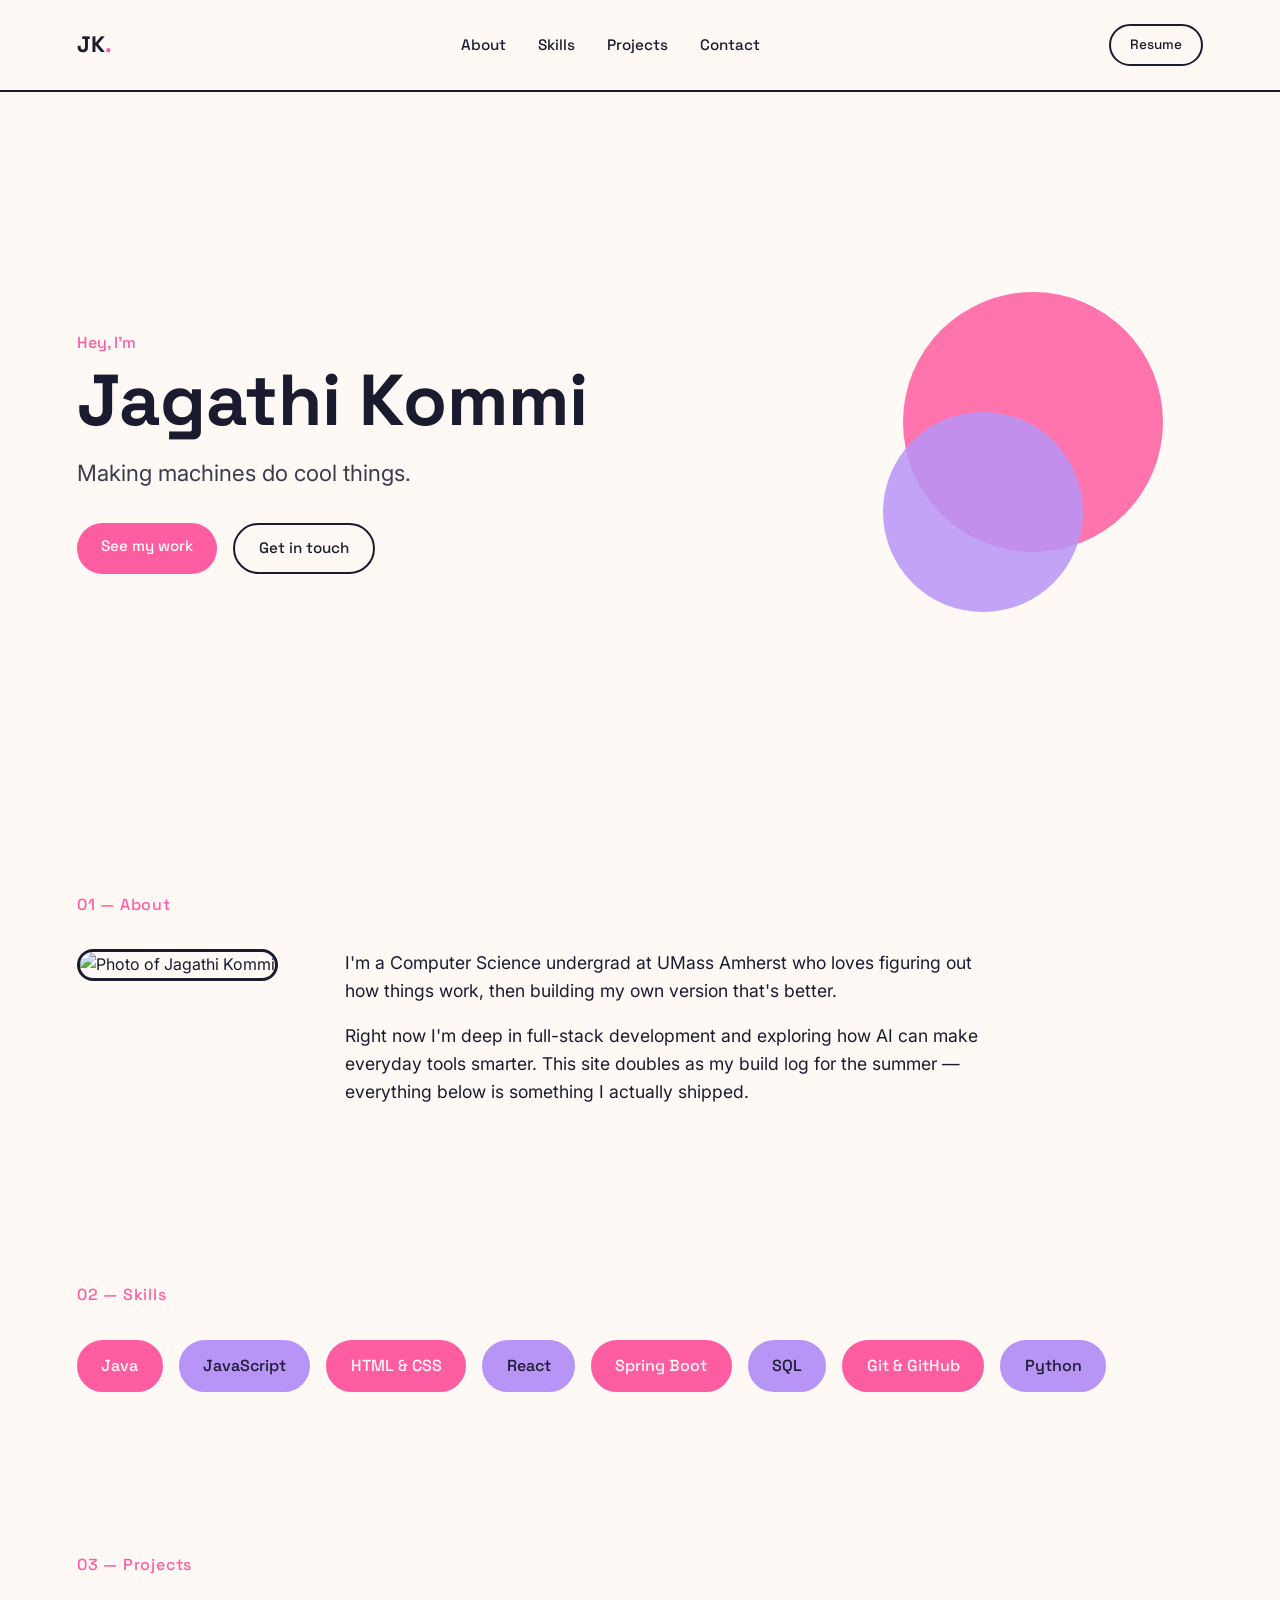
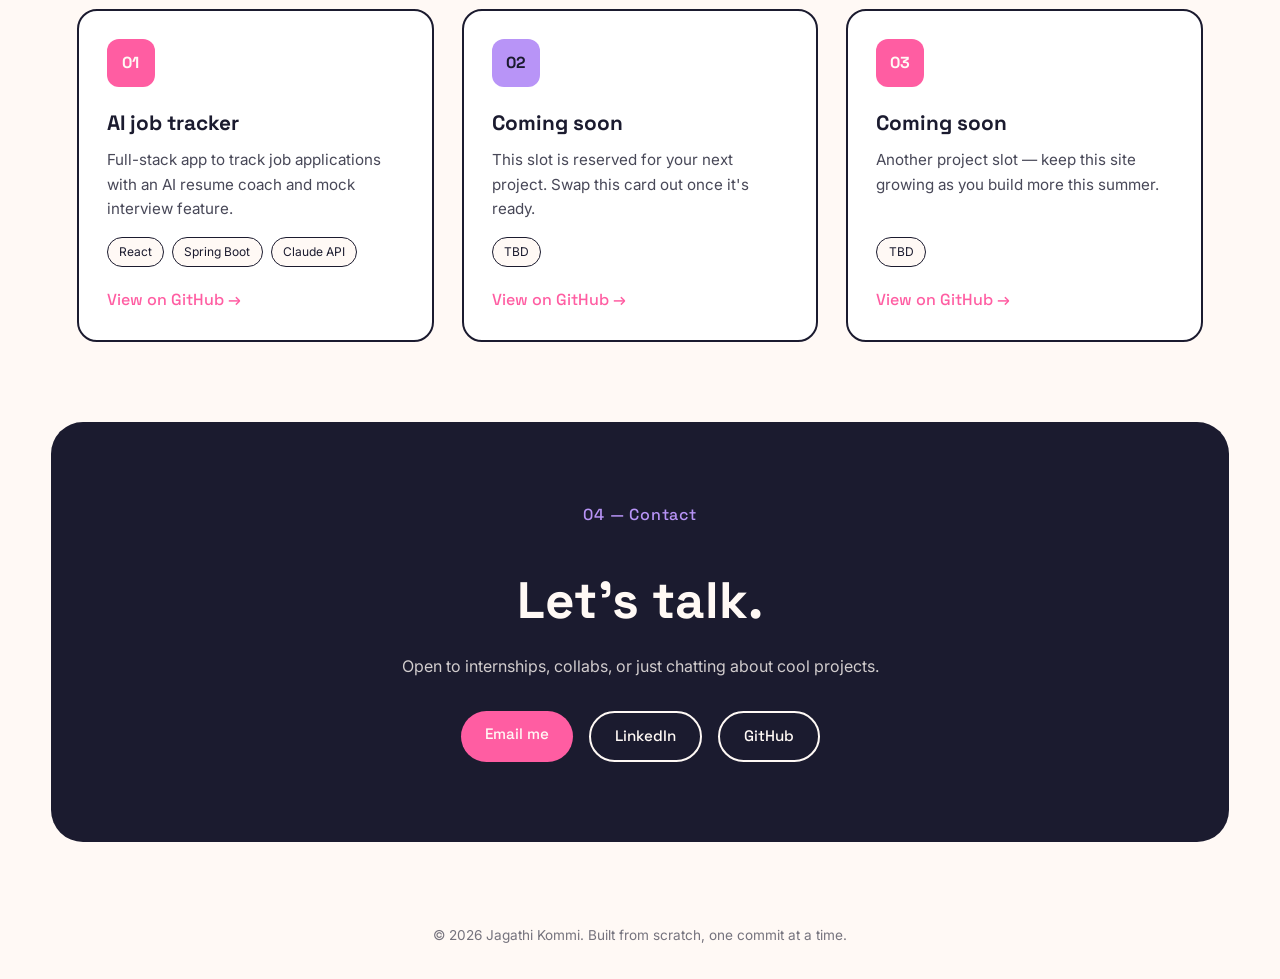
==== index.html @ a107a7ec "Initial portfolio skeleton: hero, about, skills, projects, contact" ====
<!DOCTYPE html>
<html lang="en">
<head>
  <meta charset="UTF-8">
  <meta name="viewport" content="width=device-width, initial-scale=1.0">
  <title>Jagathi Kommi — Portfolio</title>
  <meta name="description" content="Personal portfolio of Jagathi Kommi, CS undergrad making machines do cool things.">
  <link rel="preconnect" href="https://fonts.googleapis.com">
  <link rel="preconnect" href="https://fonts.gstatic.com" crossorigin>
  <link href="https://fonts.googleapis.com/css2?family=Space+Grotesk:wght@500;700&family=Inter:wght@400;500&display=swap" rel="stylesheet">
  <link rel="stylesheet" href="style.css">
</head>
<body>

  <!-- ===== NAVBAR ===== -->
  <header class="navbar">
    <a href="#hero" class="logo">JK<span class="logo-dot">.</span></a>
    <nav class="nav-links">
      <a href="#about">About</a>
      <a href="#skills">Skills</a>
      <a href="#projects">Projects</a>
      <a href="#contact">Contact</a>
    </nav>
    <a href="assets/resume-placeholder.pdf" class="btn btn-small" download>Resume</a>
  </header>

  <!-- ===== HERO ===== -->
  <section id="hero" class="hero">
    <div class="hero-text">
      <p class="eyebrow">Hey, I'm</p>
      <h1>Jagathi Kommi</h1>
      <p class="tagline">Making machines do cool things.</p>
      <div class="hero-cta">
        <a href="#projects" class="btn btn-primary">See my work</a>
        <a href="#contact" class="btn btn-outline">Get in touch</a>
      </div>
    </div>
    <div class="hero-art" aria-hidden="true">
      <div class="blob blob-pink"></div>
      <div class="blob blob-lavender"></div>
    </div>
  </section>

  <!-- ===== ABOUT ===== -->
  <section id="about" class="section">
    <p class="section-label">01 — About</p>
    <div class="about-grid">
      <div class="about-photo">
        <!-- PLACEHOLDER: replace src with your real photo, e.g. assets/profile.jpg -->
        <img src="https://placehold.co/360x360/1B1B2F/FFF9F5?text=Your+Photo" alt="Photo of Jagathi Kommi">
      </div>
      <div class="about-text">
        <p>I'm a Computer Science undergrad at UMass Amherst who loves figuring out how things work, then building my own version that's better.</p>
        <p>Right now I'm deep in full-stack development and exploring how AI can make everyday tools smarter. This site doubles as my build log for the summer — everything below is something I actually shipped.</p>
      </div>
    </div>
  </section>

  <!-- ===== SKILLS ===== -->
  <section id="skills" class="section">
    <p class="section-label">02 — Skills</p>
    <div class="skills-grid">
      <div class="skill-pill skill-pink">Java</div>
      <div class="skill-pill skill-lavender">JavaScript</div>
      <div class="skill-pill skill-pink">HTML &amp; CSS</div>
      <div class="skill-pill skill-lavender">React</div>
      <div class="skill-pill skill-pink">Spring Boot</div>
      <div class="skill-pill skill-lavender">SQL</div>
      <div class="skill-pill skill-pink">Git &amp; GitHub</div>
      <div class="skill-pill skill-lavender">Python</div>
    </div>
  </section>

  <!-- ===== PROJECTS ===== -->
  <section id="projects" class="section">
    <p class="section-label">03 — Projects</p>
    <div class="projects-grid">

      <article class="project-card">
        <div class="project-thumb thumb-pink">01</div>
        <h3>AI job tracker</h3>
        <p>Full-stack app to track job applications with an AI resume coach and mock interview feature.</p>
        <div class="project-tags">
          <span>React</span><span>Spring Boot</span><span>Claude API</span>
        </div>
        <a href="#" class="project-link">View on GitHub →</a>
      </article>

      <article class="project-card">
        <div class="project-thumb thumb-lavender">02</div>
        <h3>Coming soon</h3>
        <p>This slot is reserved for your next project. Swap this card out once it's ready.</p>
        <div class="project-tags">
          <span>TBD</span>
        </div>
        <a href="#" class="project-link">View on GitHub →</a>
      </article>

      <article class="project-card">
        <div class="project-thumb thumb-pink">03</div>
        <h3>Coming soon</h3>
        <p>Another project slot — keep this site growing as you build more this summer.</p>
        <div class="project-tags">
          <span>TBD</span>
        </div>
        <a href="#" class="project-link">View on GitHub →</a>
      </article>

    </div>
  </section>

  <!-- ===== CONTACT ===== -->
  <section id="contact" class="section section-contact">
    <p class="section-label">04 — Contact</p>
    <h2>Let's talk.</h2>
    <p class="contact-sub">Open to internships, collabs, or just chatting about cool projects.</p>
    <div class="contact-links">
      <a href="mailto:youremail@example.com" class="btn btn-primary">Email me</a>
      <a href="https://www.linkedin.com/in/jagathikommi" target="_blank" rel="noopener" class="btn btn-outline">LinkedIn</a>
      <!-- PLACEHOLDER: replace # with your real GitHub URL once created -->
      <a href="#" target="_blank" rel="noopener" class="btn btn-outline">GitHub</a>
    </div>
  </section>

  <footer class="footer">
    <p>&copy; <span id="year">2026</span> Jagathi Kommi. Built from scratch, one commit at a time.</p>
  </footer>

  <script src="script.js"></script>
</body>
</html>
---- style.css ----
/* ===========================
   Variables — your color palette
   Swap these 4 values to re-theme the whole site
=========================== */
:root {
  --navy: #1B1B2F;
  --pink: #FF5DA2;
  --lavender: #B894F7;
  --cream: #FFF9F5;

  --font-display: 'Space Grotesk', sans-serif;
  --font-body: 'Inter', sans-serif;
}

* { margin: 0; padding: 0; box-sizing: border-box; }

html { scroll-behavior: smooth; }

body {
  background: var(--cream);
  color: var(--navy);
  font-family: var(--font-body);
  line-height: 1.6;
  overflow-x: hidden;
}

a { text-decoration: none; color: inherit; }

/* ===========================
   Buttons
=========================== */
.btn {
  display: inline-block;
  padding: 0.7rem 1.5rem;
  border-radius: 100px;
  font-family: var(--font-display);
  font-weight: 500;
  font-size: 0.95rem;
  transition: transform 0.15s ease, box-shadow 0.15s ease;
}
.btn:hover { transform: translateY(-2px); }

.btn-primary {
  background: var(--pink);
  color: var(--cream);
}
.btn-primary:hover { box-shadow: 0 6px 0 0 var(--navy); }

.btn-outline {
  background: transparent;
  border: 2px solid var(--navy);
  color: var(--navy);
}
.btn-outline:hover { background: var(--navy); color: var(--cream); }

.btn-small {
  padding: 0.5rem 1.2rem;
  font-size: 0.85rem;
  border: 2px solid var(--navy);
  color: var(--navy);
}
.btn-small:hover { background: var(--navy); color: var(--cream); }

/* ===========================
   Navbar
=========================== */
.navbar {
  display: flex;
  align-items: center;
  justify-content: space-between;
  padding: 1.5rem 6%;
  position: sticky;
  top: 0;
  background: var(--cream);
  z-index: 100;
  border-bottom: 2px solid var(--navy);
}

.logo {
  font-family: var(--font-display);
  font-size: 1.4rem;
  font-weight: 700;
}
.logo-dot { color: var(--pink); }

.nav-links {
  display: flex;
  gap: 2rem;
}
.nav-links a {
  font-family: var(--font-display);
  font-weight: 500;
  font-size: 0.95rem;
  position: relative;
}
.nav-links a::after {
  content: '';
  position: absolute;
  left: 0; bottom: -6px;
  width: 0; height: 2px;
  background: var(--pink);
  transition: width 0.2s ease;
}
.nav-links a:hover::after { width: 100%; }

/* ===========================
   Hero
=========================== */
.hero {
  display: flex;
  align-items: center;
  justify-content: space-between;
  min-height: 80vh;
  padding: 4rem 6%;
  gap: 2rem;
  position: relative;
}

.hero-text { max-width: 560px; z-index: 2; }

.eyebrow {
  font-family: var(--font-display);
  color: var(--pink);
  font-weight: 500;
  margin-bottom: 0.5rem;
}

.hero-text h1 {
  font-family: var(--font-display);
  font-size: clamp(2.5rem, 6vw, 4.5rem);
  font-weight: 700;
  line-height: 1.05;
}

.tagline {
  font-size: clamp(1.1rem, 2vw, 1.4rem);
  margin: 1rem 0 2rem;
  color: var(--navy);
  opacity: 0.85;
}

.hero-cta { display: flex; gap: 1rem; flex-wrap: wrap; }

.hero-art {
  position: relative;
  width: 320px;
  height: 320px;
  flex-shrink: 0;
}
.blob {
  position: absolute;
  border-radius: 50%;
  opacity: 0.85;
}
.blob-pink {
  width: 260px; height: 260px;
  background: var(--pink);
  top: 0; right: 40px;
  animation: float 6s ease-in-out infinite;
}
.blob-lavender {
  width: 200px; height: 200px;
  background: var(--lavender);
  bottom: 0; left: 0;
  animation: float 7s ease-in-out infinite reverse;
}
@media (prefers-reduced-motion: no-preference) {
  @keyframes float {
    0%, 100% { transform: translateY(0); }
    50% { transform: translateY(-18px); }
  }
}

/* ===========================
   Sections — shared
=========================== */
.section {
  padding: 5rem 6%;
}

.section-label {
  font-family: var(--font-display);
  font-weight: 500;
  color: var(--pink);
  margin-bottom: 2rem;
  letter-spacing: 0.05em;
}

/* ===========================
   About
=========================== */
.about-grid {
  display: grid;
  grid-template-columns: 220px 1fr;
  gap: 3rem;
  align-items: start;
}

.about-photo img {
  width: 100%;
  border-radius: 20px;
  border: 3px solid var(--navy);
}

.about-text p {
  font-size: 1.1rem;
  margin-bottom: 1rem;
  max-width: 640px;
}

/* ===========================
   Skills
=========================== */
.skills-grid {
  display: flex;
  flex-wrap: wrap;
  gap: 1rem;
}

.skill-pill {
  font-family: var(--font-display);
  font-weight: 500;
  padding: 0.7rem 1.4rem;
  border-radius: 100px;
  border: 2px solid var(--navy);
}
.skill-pink { background: var(--pink); color: var(--cream); border-color: var(--pink); }
.skill-lavender { background: var(--lavender); color: var(--navy); border-color: var(--lavender); }

/* ===========================
   Projects
=========================== */
.projects-grid {
  display: grid;
  grid-template-columns: repeat(auto-fit, minmax(280px, 1fr));
  gap: 1.75rem;
}

.project-card {
  background: white;
  border: 2px solid var(--navy);
  border-radius: 20px;
  padding: 1.75rem;
  display: flex;
  flex-direction: column;
  transition: transform 0.2s ease;
}
.project-card:hover { transform: translateY(-6px); }

.project-thumb {
  width: 48px;
  height: 48px;
  border-radius: 12px;
  display: flex;
  align-items: center;
  justify-content: center;
  font-family: var(--font-display);
  font-weight: 700;
  margin-bottom: 1.25rem;
}
.thumb-pink { background: var(--pink); color: var(--cream); }
.thumb-lavender { background: var(--lavender); color: var(--navy); }

.project-card h3 {
  font-family: var(--font-display);
  font-size: 1.3rem;
  margin-bottom: 0.5rem;
}

.project-card p {
  font-size: 0.95rem;
  opacity: 0.8;
  margin-bottom: 1rem;
  flex-grow: 1;
}

.project-tags {
  display: flex;
  gap: 0.5rem;
  flex-wrap: wrap;
  margin-bottom: 1.25rem;
}
.project-tags span {
  font-size: 0.75rem;
  background: var(--cream);
  border: 1px solid var(--navy);
  padding: 0.25rem 0.7rem;
  border-radius: 100px;
}

.project-link {
  font-family: var(--font-display);
  font-weight: 500;
  color: var(--pink);
}
.project-link:hover { text-decoration: underline; }

/* ===========================
   Contact
=========================== */
.section-contact {
  text-align: center;
  background: var(--navy);
  color: var(--cream);
  border-radius: 32px;
  margin: 0 4% 4%;
}
.section-contact .section-label { color: var(--lavender); }
.section-contact h2 {
  font-family: var(--font-display);
  font-size: clamp(2rem, 5vw, 3.2rem);
  margin-bottom: 0.75rem;
}
.contact-sub { opacity: 0.8; margin-bottom: 2rem; }
.contact-links {
  display: flex;
  justify-content: center;
  gap: 1rem;
  flex-wrap: wrap;
}
.section-contact .btn-outline { border-color: var(--cream); color: var(--cream); }
.section-contact .btn-outline:hover { background: var(--cream); color: var(--navy); }

/* ===========================
   Footer
=========================== */
.footer {
  text-align: center;
  padding: 2rem 6%;
  font-size: 0.85rem;
  opacity: 0.6;
}

/* ===========================
   Responsive
=========================== */
@media (max-width: 768px) {
  .navbar { flex-wrap: wrap; gap: 1rem; }
  .nav-links { gap: 1rem; order: 3; width: 100%; justify-content: center; }
  .hero { flex-direction: column; text-align: center; min-height: auto; padding-top: 3rem; }
  .hero-cta { justify-content: center; }
  .hero-art { width: 220px; height: 220px; margin-top: 2rem; }
  .about-grid { grid-template-columns: 1fr; }
  .about-photo { max-width: 220px; margin: 0 auto; }
}

/* ===========================
   Accessibility — visible focus states
=========================== */
a:focus-visible, .btn:focus-visible {
  outline: 3px solid var(--lavender);
  outline-offset: 3px;
}
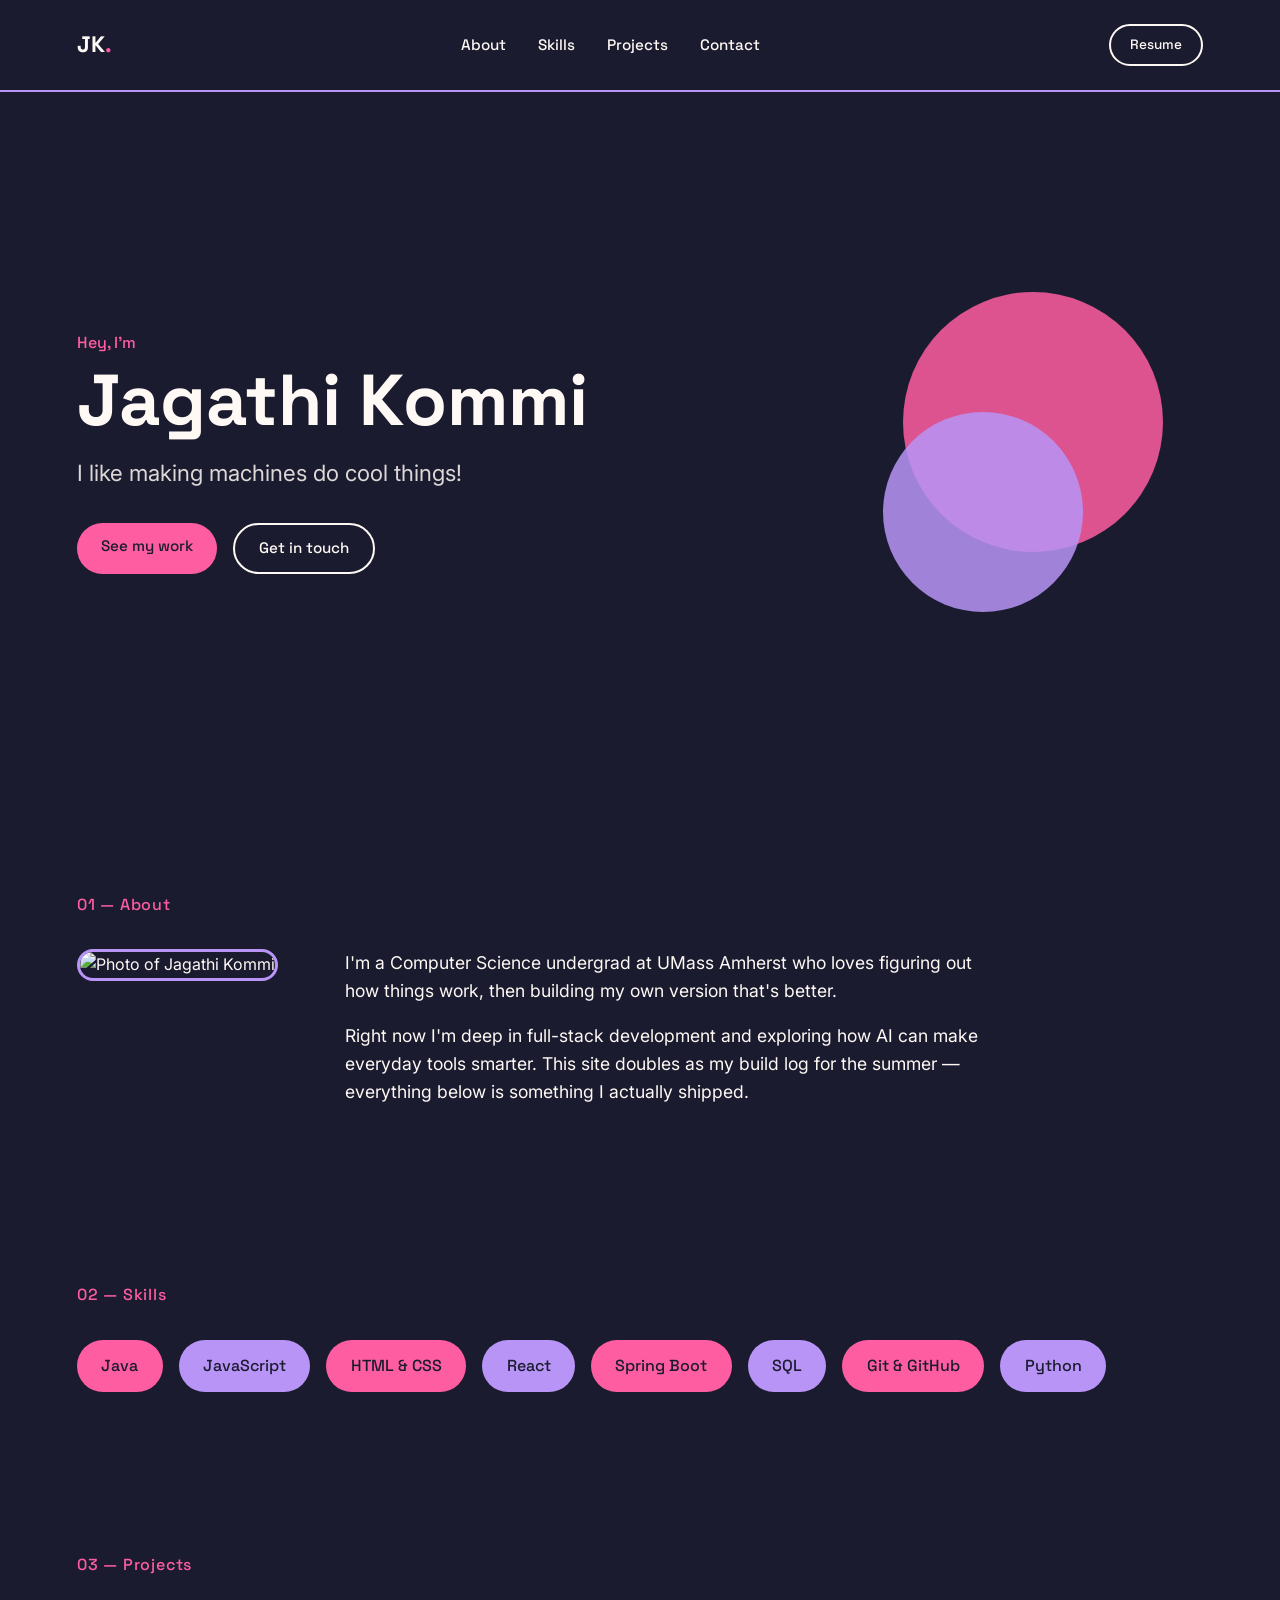
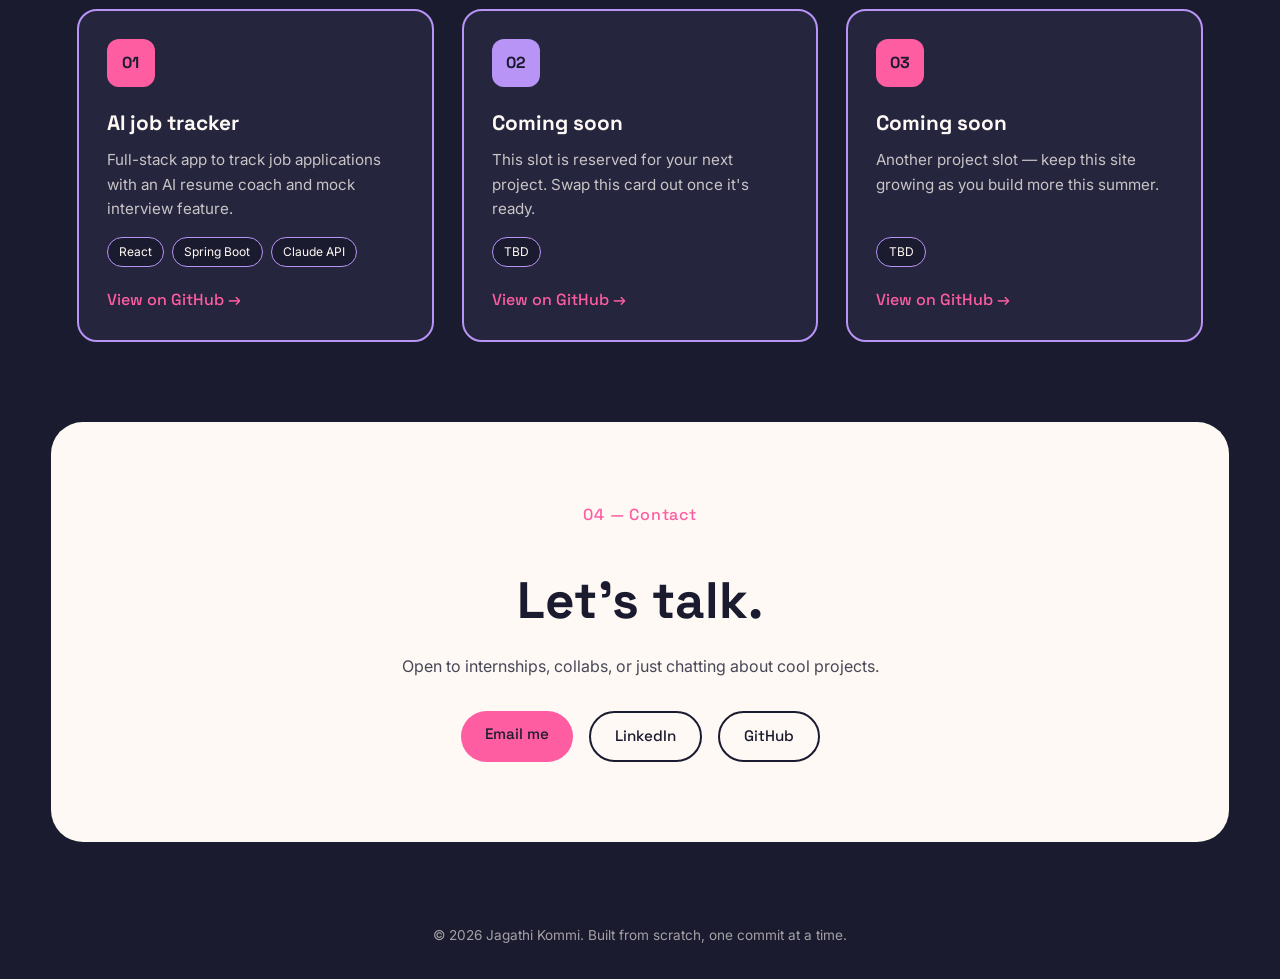
==== commit a0a88bcd: "Update tagline and switch to dark navy theme" ====
--- a/index.html
+++ b/index.html
@@ -29,7 +29,7 @@
     <div class="hero-text">
       <p class="eyebrow">Hey, I'm</p>
       <h1>Jagathi Kommi</h1>
-      <p class="tagline">Making machines do cool things.</p>
+      <p class="tagline">I like making machines do cool things!</p>
       <div class="hero-cta">
         <a href="#projects" class="btn btn-primary">See my work</a>
         <a href="#contact" class="btn btn-outline">Get in touch</a>
--- a/style.css
+++ b/style.css
@@ -17,8 +17,8 @@
 html { scroll-behavior: smooth; }
 
 body {
-  background: var(--cream);
-  color: var(--navy);
+  background: var(--navy);
+  color: var(--cream);
   font-family: var(--font-body);
   line-height: 1.6;
   overflow-x: hidden;
@@ -42,24 +42,24 @@
 
 .btn-primary {
   background: var(--pink);
-  color: var(--cream);
-}
-.btn-primary:hover { box-shadow: 0 6px 0 0 var(--navy); }
+  color: var(--navy);
+}
+.btn-primary:hover { box-shadow: 0 6px 0 0 var(--cream); }
 
 .btn-outline {
   background: transparent;
-  border: 2px solid var(--navy);
-  color: var(--navy);
-}
-.btn-outline:hover { background: var(--navy); color: var(--cream); }
+  border: 2px solid var(--cream);
+  color: var(--cream);
+}
+.btn-outline:hover { background: var(--cream); color: var(--navy); }
 
 .btn-small {
   padding: 0.5rem 1.2rem;
   font-size: 0.85rem;
-  border: 2px solid var(--navy);
-  color: var(--navy);
-}
-.btn-small:hover { background: var(--navy); color: var(--cream); }
+  border: 2px solid var(--cream);
+  color: var(--cream);
+}
+.btn-small:hover { background: var(--cream); color: var(--navy); }
 
 /* ===========================
    Navbar
@@ -71,9 +71,9 @@
   padding: 1.5rem 6%;
   position: sticky;
   top: 0;
-  background: var(--cream);
+  background: var(--navy);
   z-index: 100;
-  border-bottom: 2px solid var(--navy);
+  border-bottom: 2px solid var(--lavender);
 }
 
 .logo {
@@ -135,7 +135,7 @@
 .tagline {
   font-size: clamp(1.1rem, 2vw, 1.4rem);
   margin: 1rem 0 2rem;
-  color: var(--navy);
+  color: var(--cream);
   opacity: 0.85;
 }
 
@@ -199,7 +199,7 @@
 .about-photo img {
   width: 100%;
   border-radius: 20px;
-  border: 3px solid var(--navy);
+  border: 3px solid var(--lavender);
 }
 
 .about-text p {
@@ -222,10 +222,10 @@
   font-weight: 500;
   padding: 0.7rem 1.4rem;
   border-radius: 100px;
-  border: 2px solid var(--navy);
-}
-.skill-pink { background: var(--pink); color: var(--cream); border-color: var(--pink); }
-.skill-lavender { background: var(--lavender); color: var(--navy); border-color: var(--lavender); }
+  border: 2px solid transparent;
+}
+.skill-pink { background: var(--pink); color: var(--navy); }
+.skill-lavender { background: var(--lavender); color: var(--navy); }
 
 /* ===========================
    Projects
@@ -237,8 +237,8 @@
 }
 
 .project-card {
-  background: white;
-  border: 2px solid var(--navy);
+  background: #25253D;
+  border: 2px solid var(--lavender);
   border-radius: 20px;
   padding: 1.75rem;
   display: flex;
@@ -258,18 +258,19 @@
   font-weight: 700;
   margin-bottom: 1.25rem;
 }
-.thumb-pink { background: var(--pink); color: var(--cream); }
+.thumb-pink { background: var(--pink); color: var(--navy); }
 .thumb-lavender { background: var(--lavender); color: var(--navy); }
 
 .project-card h3 {
   font-family: var(--font-display);
   font-size: 1.3rem;
   margin-bottom: 0.5rem;
+  color: var(--cream);
 }
 
 .project-card p {
   font-size: 0.95rem;
-  opacity: 0.8;
+  opacity: 0.75;
   margin-bottom: 1rem;
   flex-grow: 1;
 }
@@ -282,8 +283,8 @@
 }
 .project-tags span {
   font-size: 0.75rem;
-  background: var(--cream);
-  border: 1px solid var(--navy);
+  background: var(--navy);
+  border: 1px solid var(--lavender);
   padding: 0.25rem 0.7rem;
   border-radius: 100px;
 }
@@ -300,12 +301,12 @@
 =========================== */
 .section-contact {
   text-align: center;
-  background: var(--navy);
-  color: var(--cream);
+  background: var(--cream);
+  color: var(--navy);
   border-radius: 32px;
   margin: 0 4% 4%;
 }
-.section-contact .section-label { color: var(--lavender); }
+.section-contact .section-label { color: var(--pink); }
 .section-contact h2 {
   font-family: var(--font-display);
   font-size: clamp(2rem, 5vw, 3.2rem);
@@ -318,8 +319,9 @@
   gap: 1rem;
   flex-wrap: wrap;
 }
-.section-contact .btn-outline { border-color: var(--cream); color: var(--cream); }
-.section-contact .btn-outline:hover { background: var(--cream); color: var(--navy); }
+.section-contact .btn-outline { border-color: var(--navy); color: var(--navy); }
+.section-contact .btn-outline:hover { background: var(--navy); color: var(--cream); }
+.section-contact .btn-primary { color: var(--navy); }
 
 /* ===========================
    Footer
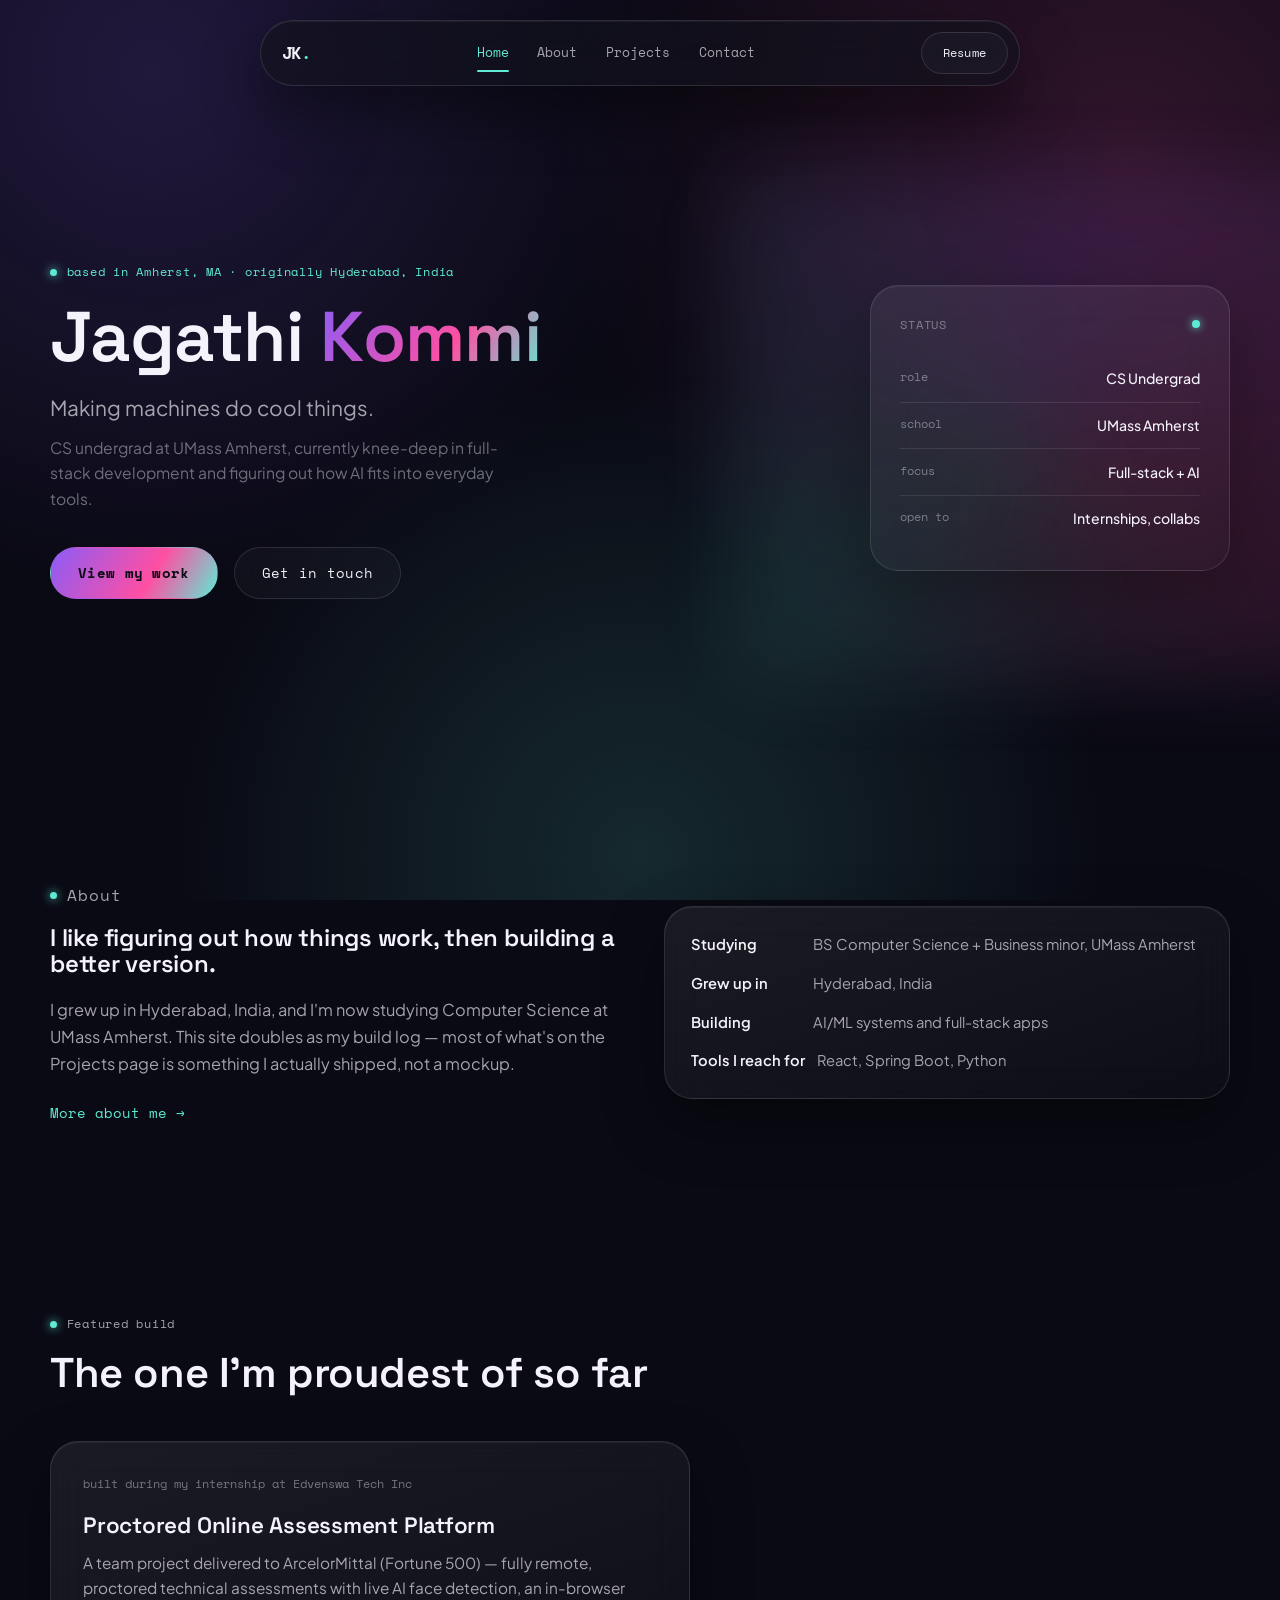
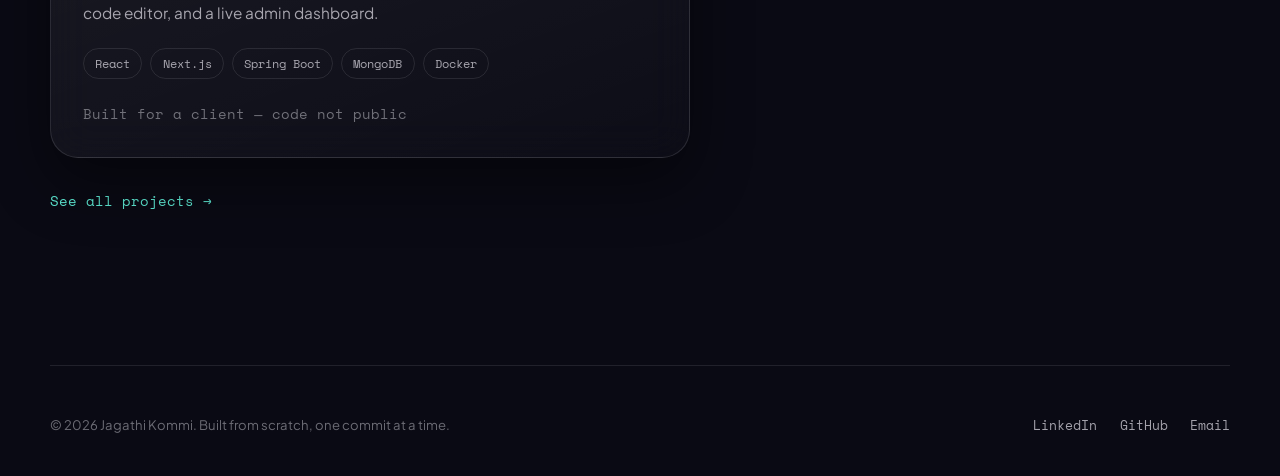
==== commit dc8cbe33: "Revamp portfolio: multi-page site, real projects, photo" ====
--- a/index.html
+++ b/index.html
@@ -4,126 +4,118 @@
   <meta charset="UTF-8">
   <meta name="viewport" content="width=device-width, initial-scale=1.0">
   <title>Jagathi Kommi — Portfolio</title>
-  <meta name="description" content="Personal portfolio of Jagathi Kommi, CS undergrad making machines do cool things.">
+  <meta name="description" content="Jagathi Kommi — Computer Science undergrad at UMass Amherst, building full-stack tools and exploring applied AI.">
   <link rel="preconnect" href="https://fonts.googleapis.com">
   <link rel="preconnect" href="https://fonts.gstatic.com" crossorigin>
-  <link href="https://fonts.googleapis.com/css2?family=Space+Grotesk:wght@500;700&family=Inter:wght@400;500&display=swap" rel="stylesheet">
+  <link href="https://fonts.googleapis.com/css2?family=Space+Grotesk:wght@500;600;700&family=Plus+Jakarta+Sans:wght@400;500;600;700&family=Space+Mono:wght@400;700&display=swap" rel="stylesheet">
   <link rel="stylesheet" href="style.css">
 </head>
 <body>
 
   <!-- ===== NAVBAR ===== -->
   <header class="navbar">
-    <a href="#hero" class="logo">JK<span class="logo-dot">.</span></a>
+    <a href="index.html" class="logo">JK<span class="logo-dot">.</span></a>
     <nav class="nav-links">
-      <a href="#about">About</a>
-      <a href="#skills">Skills</a>
-      <a href="#projects">Projects</a>
-      <a href="#contact">Contact</a>
+      <a href="index.html">Home</a>
+      <a href="about.html">About</a>
+      <a href="projects.html">Projects</a>
+      <a href="contact.html">Contact</a>
     </nav>
-    <a href="assets/resume-placeholder.pdf" class="btn btn-small" download>Resume</a>
+    <div class="nav-actions">
+      <a href="assets/resume-placeholder.pdf" class="btn btn-ghost btn-small" download>Resume</a>
+      <button class="nav-toggle" aria-label="Toggle menu" aria-expanded="false"><span></span></button>
+    </div>
   </header>
+  <nav class="nav-mobile-panel">
+    <a href="index.html">Home</a>
+    <a href="about.html">About</a>
+    <a href="projects.html">Projects</a>
+    <a href="contact.html">Contact</a>
+  </nav>
 
   <!-- ===== HERO ===== -->
-  <section id="hero" class="hero">
+  <section class="hero container">
     <div class="hero-text">
-      <p class="eyebrow">Hey, I'm</p>
-      <h1>Jagathi Kommi</h1>
-      <p class="tagline">I like making machines do cool things!</p>
+      <p class="eyebrow">based in Amherst, MA · originally Hyderabad, India</p>
+      <h1>Jagathi <span class="gradient-text">Kommi</span></h1>
+      <p class="tagline">Making machines do cool things.</p>
+      <p class="tagline-sub">CS undergrad at UMass Amherst, currently knee-deep in full-stack development and figuring out how AI fits into everyday tools.</p>
       <div class="hero-cta">
-        <a href="#projects" class="btn btn-primary">See my work</a>
-        <a href="#contact" class="btn btn-outline">Get in touch</a>
+        <a href="projects.html" class="btn btn-primary">View my work</a>
+        <a href="contact.html" class="btn btn-ghost">Get in touch</a>
       </div>
     </div>
-    <div class="hero-art" aria-hidden="true">
-      <div class="blob blob-pink"></div>
-      <div class="blob blob-lavender"></div>
+
+    <div class="status-card glass">
+      <div class="status-card__head">
+        <span>STATUS</span>
+        <span class="status-dot" aria-hidden="true"></span>
+      </div>
+      <dl>
+        <div class="status-row">
+          <dt>role</dt>
+          <dd>CS Undergrad</dd>
+        </div>
+        <div class="status-row">
+          <dt>school</dt>
+          <dd>UMass Amherst</dd>
+        </div>
+        <div class="status-row">
+          <dt>focus</dt>
+          <dd>Full-stack + AI</dd>
+        </div>
+        <div class="status-row">
+          <dt>open to</dt>
+          <dd>Internships, collabs</dd>
+        </div>
+      </dl>
     </div>
   </section>
 
-  <!-- ===== ABOUT ===== -->
-  <section id="about" class="section">
-    <p class="section-label">01 — About</p>
-    <div class="about-grid">
-      <div class="about-photo">
-        <!-- PLACEHOLDER: replace src with your real photo, e.g. assets/profile.jpg -->
-        <img src="https://placehold.co/360x360/1B1B2F/FFF9F5?text=Your+Photo" alt="Photo of Jagathi Kommi">
+  <!-- ===== ABOUT TEASER ===== -->
+  <section class="section container reveal">
+    <div class="teaser-grid">
+      <div>
+        <p class="eyebrow">About</p>
+        <h2 style="margin-bottom: 1.2rem;">I like figuring out how things work, then building a better version.</h2>
+        <p>I grew up in Hyderabad, India, and I'm now studying Computer Science at UMass Amherst. This site doubles as my build log — most of what's on the Projects page is something I actually shipped, not a mockup.</p>
+        <a href="about.html" class="link-arrow">More about me →</a>
       </div>
-      <div class="about-text">
-        <p>I'm a Computer Science undergrad at UMass Amherst who loves figuring out how things work, then building my own version that's better.</p>
-        <p>Right now I'm deep in full-stack development and exploring how AI can make everyday tools smarter. This site doubles as my build log for the summer — everything below is something I actually shipped.</p>
+      <div class="fact-card glass">
+        <div class="fact-line"><strong>Studying</strong><span>BS Computer Science + Business minor, UMass Amherst</span></div>
+        <div class="fact-line"><strong>Grew up in</strong><span>Hyderabad, India</span></div>
+        <div class="fact-line"><strong>Building</strong><span>AI/ML systems and full-stack apps</span></div>
+        <div class="fact-line"><strong>Tools I reach for</strong><span>React, Spring Boot, Python</span></div>
       </div>
     </div>
   </section>
 
-  <!-- ===== SKILLS ===== -->
-  <section id="skills" class="section">
-    <p class="section-label">02 — Skills</p>
-    <div class="skills-grid">
-      <div class="skill-pill skill-pink">Java</div>
-      <div class="skill-pill skill-lavender">JavaScript</div>
-      <div class="skill-pill skill-pink">HTML &amp; CSS</div>
-      <div class="skill-pill skill-lavender">React</div>
-      <div class="skill-pill skill-pink">Spring Boot</div>
-      <div class="skill-pill skill-lavender">SQL</div>
-      <div class="skill-pill skill-pink">Git &amp; GitHub</div>
-      <div class="skill-pill skill-lavender">Python</div>
+  <!-- ===== FEATURED PROJECT ===== -->
+  <section class="section container reveal">
+    <div class="section-head">
+      <p class="eyebrow">Featured build</p>
+      <h2>The one I'm proudest of so far</h2>
     </div>
+    <div class="project-card glass" style="max-width: 640px;">
+      <div class="project-card__index">built during my internship at Edvenswa Tech Inc</div>
+      <h3>Proctored Online Assessment Platform</h3>
+      <p>A team project delivered to ArcelorMittal (Fortune 500) — fully remote, proctored technical assessments with live AI face detection, an in-browser code editor, and a live admin dashboard.</p>
+      <div class="project-tags">
+        <span>React</span><span>Next.js</span><span>Spring Boot</span><span>MongoDB</span><span>Docker</span>
+      </div>
+      <span class="project-link" style="color: var(--text-faint);">Built for a client — code not public</span>
+    </div>
+    <a href="projects.html" class="link-arrow" style="margin-top: 2rem; display: inline-flex;">See all projects →</a>
   </section>
 
-  <!-- ===== PROJECTS ===== -->
-  <section id="projects" class="section">
-    <p class="section-label">03 — Projects</p>
-    <div class="projects-grid">
-
-      <article class="project-card">
-        <div class="project-thumb thumb-pink">01</div>
-        <h3>AI job tracker</h3>
-        <p>Full-stack app to track job applications with an AI resume coach and mock interview feature.</p>
-        <div class="project-tags">
-          <span>React</span><span>Spring Boot</span><span>Claude API</span>
-        </div>
-        <a href="#" class="project-link">View on GitHub →</a>
-      </article>
-
-      <article class="project-card">
-        <div class="project-thumb thumb-lavender">02</div>
-        <h3>Coming soon</h3>
-        <p>This slot is reserved for your next project. Swap this card out once it's ready.</p>
-        <div class="project-tags">
-          <span>TBD</span>
-        </div>
-        <a href="#" class="project-link">View on GitHub →</a>
-      </article>
-
-      <article class="project-card">
-        <div class="project-thumb thumb-pink">03</div>
-        <h3>Coming soon</h3>
-        <p>Another project slot — keep this site growing as you build more this summer.</p>
-        <div class="project-tags">
-          <span>TBD</span>
-        </div>
-        <a href="#" class="project-link">View on GitHub →</a>
-      </article>
-
+  <!-- ===== FOOTER ===== -->
+  <footer class="footer container">
+    <p>&copy; <span id="year">2026</span> Jagathi Kommi. Built from scratch, one commit at a time.</p>
+    <div class="footer-links">
+      <a href="https://www.linkedin.com/in/jagathi-kommi-b55a9523b/" target="_blank" rel="noopener">LinkedIn</a>
+      <a href="https://github.com/jagathikommi12-ship-it" target="_blank" rel="noopener">GitHub</a>
+      <a href="mailto:jagathikommi12@gmail.com">Email</a>
     </div>
-  </section>
-
-  <!-- ===== CONTACT ===== -->
-  <section id="contact" class="section section-contact">
-    <p class="section-label">04 — Contact</p>
-    <h2>Let's talk.</h2>
-    <p class="contact-sub">Open to internships, collabs, or just chatting about cool projects.</p>
-    <div class="contact-links">
-      <a href="mailto:youremail@example.com" class="btn btn-primary">Email me</a>
-      <a href="https://www.linkedin.com/in/jagathikommi" target="_blank" rel="noopener" class="btn btn-outline">LinkedIn</a>
-      <!-- PLACEHOLDER: replace # with your real GitHub URL once created -->
-      <a href="#" target="_blank" rel="noopener" class="btn btn-outline">GitHub</a>
-    </div>
-  </section>
-
-  <footer class="footer">
-    <p>&copy; <span id="year">2026</span> Jagathi Kommi. Built from scratch, one commit at a time.</p>
   </footer>
 
   <script src="script.js"></script>
--- a/style.css
+++ b/style.css
@@ -1,15 +1,45 @@
-/* ===========================
-   Variables — your color palette
-   Swap these 4 values to re-theme the whole site
-=========================== */
+/* =============================================================
+   JAGATHI KOMMI — PORTFOLIO DESIGN SYSTEM
+   Direction: premium dark glassmorphism, aurora accent
+   Type: Space Grotesk (display) / Plus Jakarta Sans (body) / Space Mono (utility)
+   ============================================================= */
+
 :root {
-  --navy: #1B1B2F;
-  --pink: #FF5DA2;
-  --lavender: #B894F7;
-  --cream: #FFF9F5;
-
+  /* ---- Surface ---- */
+  --ink: #0a0a14;            /* page background */
+  --ink-soft: #11121d;       /* section alt background */
+  --ink-elevated: #181a29;   /* opaque card fallback */
+  --line: rgba(244, 242, 250, 0.1);
+  --line-strong: rgba(244, 242, 250, 0.18);
+
+  /* ---- Text ---- */
+  --text: #f4f2fa;
+  --text-dim: rgba(244, 242, 250, 0.66);
+  --text-faint: rgba(244, 242, 250, 0.42);
+
+  /* ---- Aurora accents ---- */
+  --violet: #8b5cf6;
+  --pink: #ff4fa3;
+  --mint: #5eead4;
+  --violet-soft: rgba(139, 92, 246, 0.18);
+  --pink-soft: rgba(255, 79, 163, 0.16);
+  --mint-soft: rgba(94, 234, 212, 0.14);
+  --aurora: linear-gradient(120deg, var(--violet), var(--pink) 60%, var(--mint));
+
+  /* ---- Glass ---- */
+  --glass-bg: linear-gradient(160deg, rgba(255, 255, 255, 0.07), rgba(255, 255, 255, 0.015));
+  --glass-border: rgba(244, 242, 250, 0.12);
+  --glass-shadow: 0 24px 60px rgba(0, 0, 0, 0.45), inset 0 1px 0 rgba(255, 255, 255, 0.06);
+
+  /* ---- Type ---- */
   --font-display: 'Space Grotesk', sans-serif;
-  --font-body: 'Inter', sans-serif;
+  --font-body: 'Plus Jakarta Sans', sans-serif;
+  --font-mono: 'Space Mono', monospace;
+
+  /* ---- Radius ---- */
+  --r-lg: 28px;
+  --r-md: 18px;
+  --r-sm: 10px;
 }
 
 * { margin: 0; padding: 0; box-sizing: border-box; }
@@ -17,339 +47,661 @@
 html { scroll-behavior: smooth; }
 
 body {
-  background: var(--navy);
-  color: var(--cream);
+  background: var(--ink);
+  color: var(--text);
   font-family: var(--font-body);
-  line-height: 1.6;
+  font-size: 1rem;
+  line-height: 1.65;
   overflow-x: hidden;
+  position: relative;
+}
+
+/* Ambient aurora wash behind everything — fixed, never blocks interaction */
+body::before {
+  content: '';
+  position: fixed;
+  inset: 0;
+  z-index: -2;
+  background:
+    radial-gradient(circle at 12% 8%, var(--violet-soft), transparent 38%),
+    radial-gradient(circle at 88% 18%, var(--pink-soft), transparent 42%),
+    radial-gradient(circle at 50% 95%, var(--mint-soft), transparent 45%);
+  pointer-events: none;
 }
 
 a { text-decoration: none; color: inherit; }
-
-/* ===========================
-   Buttons
-=========================== */
+img { display: block; max-width: 100%; }
+ul { list-style: none; }
+
+h1, h2, h3, h4 {
+  font-family: var(--font-display);
+  font-weight: 600;
+  line-height: 1.1;
+  letter-spacing: -0.01em;
+}
+
+.gradient-text {
+  background: var(--aurora);
+  -webkit-background-clip: text;
+  background-clip: text;
+  color: transparent;
+}
+
+.eyebrow {
+  font-family: var(--font-mono);
+  font-size: 0.78rem;
+  letter-spacing: 0.06em;
+  color: var(--mint);
+  display: inline-flex;
+  align-items: center;
+  gap: 0.6rem;
+  margin-bottom: 1rem;
+}
+.eyebrow::before {
+  content: '';
+  width: 7px;
+  height: 7px;
+  border-radius: 50%;
+  background: var(--mint);
+  box-shadow: 0 0 10px var(--mint);
+}
+
+.container {
+  width: 100%;
+  max-width: 1180px;
+  margin: 0 auto;
+  padding: 0 6%;
+}
+
+/* =============================================================
+   BUTTONS
+   ============================================================= */
 .btn {
-  display: inline-block;
-  padding: 0.7rem 1.5rem;
+  display: inline-flex;
+  align-items: center;
+  gap: 0.5rem;
+  padding: 0.85rem 1.7rem;
   border-radius: 100px;
-  font-family: var(--font-display);
-  font-weight: 500;
-  font-size: 0.95rem;
-  transition: transform 0.15s ease, box-shadow 0.15s ease;
+  font-family: var(--font-mono);
+  font-size: 0.85rem;
+  letter-spacing: 0.02em;
+  transition: transform 0.2s ease, box-shadow 0.2s ease, background 0.2s ease, border-color 0.2s ease;
+  cursor: pointer;
+  border: 1px solid transparent;
 }
 .btn:hover { transform: translateY(-2px); }
+.btn:focus-visible { outline: 2px solid var(--mint); outline-offset: 3px; }
 
 .btn-primary {
-  background: var(--pink);
-  color: var(--navy);
-}
-.btn-primary:hover { box-shadow: 0 6px 0 0 var(--cream); }
-
-.btn-outline {
-  background: transparent;
-  border: 2px solid var(--cream);
-  color: var(--cream);
-}
-.btn-outline:hover { background: var(--cream); color: var(--navy); }
-
-.btn-small {
-  padding: 0.5rem 1.2rem;
-  font-size: 0.85rem;
-  border: 2px solid var(--cream);
-  color: var(--cream);
-}
-.btn-small:hover { background: var(--cream); color: var(--navy); }
-
-/* ===========================
-   Navbar
-=========================== */
+  background: var(--aurora);
+  color: #0a0a14;
+  font-weight: 700;
+}
+.btn-primary:hover { box-shadow: 0 12px 30px -8px var(--pink-soft), 0 12px 30px -8px var(--violet-soft); }
+
+.btn-ghost {
+  background: rgba(255, 255, 255, 0.03);
+  border-color: var(--glass-border);
+  color: var(--text);
+  backdrop-filter: blur(12px);
+}
+.btn-ghost:hover { border-color: var(--mint); background: rgba(94, 234, 212, 0.06); }
+
+.btn-small { padding: 0.6rem 1.3rem; font-size: 0.78rem; }
+
+/* =============================================================
+   NAVBAR — floating glass pill
+   ============================================================= */
 .navbar {
+  position: fixed;
+  top: 1.25rem;
+  left: 50%;
+  transform: translateX(-50%);
+  z-index: 200;
+  width: min(92%, 760px);
   display: flex;
   align-items: center;
   justify-content: space-between;
-  padding: 1.5rem 6%;
-  position: sticky;
-  top: 0;
-  background: var(--navy);
-  z-index: 100;
-  border-bottom: 2px solid var(--lavender);
+  gap: 1rem;
+  padding: 0.7rem 0.7rem 0.7rem 1.3rem;
+  background: rgba(17, 18, 29, 0.65);
+  border: 1px solid var(--glass-border);
+  border-radius: 100px;
+  backdrop-filter: blur(18px);
+  box-shadow: var(--glass-shadow);
 }
 
 .logo {
-  font-family: var(--font-display);
-  font-size: 1.4rem;
+  font-family: var(--font-mono);
   font-weight: 700;
-}
-.logo-dot { color: var(--pink); }
+  font-size: 1.05rem;
+  letter-spacing: -0.02em;
+  flex-shrink: 0;
+}
+.logo-dot { color: var(--mint); }
 
 .nav-links {
   display: flex;
-  gap: 2rem;
+  align-items: center;
+  gap: 1.8rem;
 }
 .nav-links a {
-  font-family: var(--font-display);
-  font-weight: 500;
-  font-size: 0.95rem;
+  font-family: var(--font-mono);
+  font-size: 0.82rem;
+  color: var(--text-dim);
   position: relative;
-}
-.nav-links a::after {
+  padding: 0.4rem 0;
+  transition: color 0.2s ease;
+}
+.nav-links a:hover { color: var(--text); }
+.nav-links a.is-active { color: var(--mint); }
+.nav-links a.is-active::after {
   content: '';
   position: absolute;
-  left: 0; bottom: -6px;
-  width: 0; height: 2px;
-  background: var(--pink);
-  transition: width 0.2s ease;
-}
-.nav-links a:hover::after { width: 100%; }
-
-/* ===========================
-   Hero
-=========================== */
+  left: 0; right: 0; bottom: -2px;
+  height: 2px;
+  background: var(--mint);
+  border-radius: 2px;
+}
+
+.nav-actions { display: flex; align-items: center; gap: 0.6rem; }
+
+.nav-toggle {
+  display: none;
+  width: 38px;
+  height: 38px;
+  border-radius: 50%;
+  border: 1px solid var(--glass-border);
+  background: rgba(255, 255, 255, 0.04);
+  align-items: center;
+  justify-content: center;
+  flex-shrink: 0;
+}
+.nav-toggle span,
+.nav-toggle span::before,
+.nav-toggle span::after {
+  content: '';
+  display: block;
+  width: 16px;
+  height: 1.5px;
+  background: var(--text);
+  position: relative;
+  transition: transform 0.2s ease, opacity 0.2s ease;
+}
+.nav-toggle span::before { position: absolute; top: -5px; }
+.nav-toggle span::after { position: absolute; top: 5px; }
+.nav-toggle.is-open span { background: transparent; }
+.nav-toggle.is-open span::before { transform: translateY(5px) rotate(45deg); }
+.nav-toggle.is-open span::after { transform: translateY(-5px) rotate(-45deg); }
+
+.nav-mobile-panel {
+  display: none;
+  position: fixed;
+  top: 5.2rem;
+  left: 50%;
+  transform: translateX(-50%);
+  width: min(92%, 760px);
+  z-index: 199;
+  background: rgba(17, 18, 29, 0.92);
+  border: 1px solid var(--glass-border);
+  border-radius: var(--r-md);
+  backdrop-filter: blur(18px);
+  box-shadow: var(--glass-shadow);
+  padding: 1.2rem;
+  flex-direction: column;
+  gap: 0.9rem;
+}
+.nav-mobile-panel.is-open { display: flex; }
+.nav-mobile-panel a {
+  font-family: var(--font-mono);
+  font-size: 0.95rem;
+  color: var(--text-dim);
+  padding: 0.5rem 0.2rem;
+}
+.nav-mobile-panel a.is-active { color: var(--mint); }
+
+/* =============================================================
+   GLASS PANEL — base reusable component
+   ============================================================= */
+.glass {
+  background: var(--glass-bg);
+  border: 1px solid var(--glass-border);
+  border-radius: var(--r-lg);
+  backdrop-filter: blur(20px);
+  box-shadow: var(--glass-shadow);
+  position: relative;
+}
+
+/* =============================================================
+   PAGE HERO BANNER (used on About / Projects / Contact)
+   ============================================================= */
+.page-hero {
+  padding: 9rem 0 3.5rem;
+}
+.page-hero h1 { font-size: clamp(2.4rem, 5vw, 3.6rem); margin-bottom: 1rem; }
+.page-hero p { color: var(--text-dim); max-width: 560px; font-size: 1.05rem; }
+
+/* =============================================================
+   HERO (home)
+   ============================================================= */
 .hero {
-  display: flex;
-  align-items: center;
+  padding: 10rem 0 6rem;
+  display: grid;
+  grid-template-columns: 1.1fr 0.9fr;
+  gap: 3rem;
+  align-items: center;
+  min-height: 88vh;
+}
+
+.hero-text h1 {
+  font-size: clamp(2.6rem, 6vw, 4.4rem);
+  margin-bottom: 0.9rem;
+}
+
+.tagline {
+  font-size: clamp(1.05rem, 2vw, 1.3rem);
+  color: var(--text-dim);
+  max-width: 480px;
+  margin-bottom: 0.6rem;
+}
+.tagline-sub {
+  font-size: 0.98rem;
+  color: var(--text-faint);
+  max-width: 480px;
+  margin-bottom: 2.2rem;
+}
+
+.hero-cta { display: flex; gap: 1rem; flex-wrap: wrap; }
+
+/* ---- Signature status card ---- */
+.status-card {
+  padding: 1.8rem;
+  width: 100%;
+  max-width: 360px;
+  margin-left: auto;
+  transition: transform 0.25s ease;
+  will-change: transform;
+}
+.status-card::before {
+  content: '';
+  position: absolute;
+  inset: -40%;
+  z-index: -1;
+  background: conic-gradient(from 0deg, var(--violet-soft), var(--pink-soft), var(--mint-soft), var(--violet-soft));
+  filter: blur(40px);
+  opacity: 0.7;
+  border-radius: inherit;
+  animation: spin 14s linear infinite;
+}
+@media (prefers-reduced-motion: reduce) { .status-card::before { animation: none; } }
+@keyframes spin { to { transform: rotate(360deg); } }
+
+.status-card__head {
+  display: flex;
   justify-content: space-between;
-  min-height: 80vh;
-  padding: 4rem 6%;
-  gap: 2rem;
-  position: relative;
-}
-
-.hero-text { max-width: 560px; z-index: 2; }
-
-.eyebrow {
-  font-family: var(--font-display);
-  color: var(--pink);
-  font-weight: 500;
-  margin-bottom: 0.5rem;
-}
-
-.hero-text h1 {
-  font-family: var(--font-display);
-  font-size: clamp(2.5rem, 6vw, 4.5rem);
-  font-weight: 700;
-  line-height: 1.05;
-}
-
-.tagline {
-  font-size: clamp(1.1rem, 2vw, 1.4rem);
-  margin: 1rem 0 2rem;
-  color: var(--cream);
-  opacity: 0.85;
-}
-
-.hero-cta { display: flex; gap: 1rem; flex-wrap: wrap; }
-
-.hero-art {
-  position: relative;
-  width: 320px;
-  height: 320px;
-  flex-shrink: 0;
-}
-.blob {
-  position: absolute;
-  border-radius: 50%;
-  opacity: 0.85;
-}
-.blob-pink {
-  width: 260px; height: 260px;
-  background: var(--pink);
-  top: 0; right: 40px;
-  animation: float 6s ease-in-out infinite;
-}
-.blob-lavender {
-  width: 200px; height: 200px;
-  background: var(--lavender);
-  bottom: 0; left: 0;
-  animation: float 7s ease-in-out infinite reverse;
-}
-@media (prefers-reduced-motion: no-preference) {
-  @keyframes float {
-    0%, 100% { transform: translateY(0); }
-    50% { transform: translateY(-18px); }
-  }
-}
-
-/* ===========================
-   Sections — shared
-=========================== */
-.section {
-  padding: 5rem 6%;
-}
-
-.section-label {
-  font-family: var(--font-display);
-  font-weight: 500;
-  color: var(--pink);
-  margin-bottom: 2rem;
-  letter-spacing: 0.05em;
-}
-
-/* ===========================
-   About
-=========================== */
+  align-items: center;
+  margin-bottom: 1.4rem;
+  font-family: var(--font-mono);
+  font-size: 0.72rem;
+  color: var(--text-faint);
+  letter-spacing: 0.08em;
+}
+.status-dot { width: 8px; height: 8px; border-radius: 50%; background: var(--mint); box-shadow: 0 0 8px var(--mint); }
+
+.status-row {
+  display: flex;
+  justify-content: space-between;
+  gap: 1rem;
+  padding: 0.7rem 0;
+  border-bottom: 1px solid var(--line);
+  font-size: 0.88rem;
+}
+.status-row:last-child { border-bottom: none; }
+.status-row dt { color: var(--text-faint); font-family: var(--font-mono); font-size: 0.78rem; }
+.status-row dd { color: var(--text); text-align: right; font-weight: 500; }
+
+/* =============================================================
+   SECTION shared
+   ============================================================= */
+.section { padding: 5.5rem 0; }
+.section-head { margin-bottom: 2.8rem; }
+.section-head h2 { font-size: clamp(1.8rem, 4vw, 2.6rem); }
+.section-head p { color: var(--text-dim); max-width: 540px; margin-top: 0.8rem; }
+
+/* =============================================================
+   HOME — about teaser
+   ============================================================= */
+.teaser-grid {
+  display: grid;
+  grid-template-columns: 1fr 1fr;
+  gap: 3rem;
+  align-items: center;
+}
+.teaser-grid p { color: var(--text-dim); margin-bottom: 1rem; font-size: 1.02rem; }
+.teaser-grid .link-arrow { margin-top: 0.5rem; }
+
+.link-arrow {
+  font-family: var(--font-mono);
+  font-size: 0.85rem;
+  color: var(--mint);
+  display: inline-flex;
+  align-items: center;
+  gap: 0.4rem;
+  transition: gap 0.2s ease;
+}
+.link-arrow:hover { gap: 0.7rem; }
+
+.fact-card {
+  padding: 1.6rem;
+  display: flex;
+  flex-direction: column;
+  gap: 0.9rem;
+}
+.fact-card .fact-line {
+  display: flex;
+  gap: 0.8rem;
+  font-size: 0.92rem;
+  color: var(--text-dim);
+}
+.fact-card .fact-line strong { color: var(--text); font-weight: 600; min-width: 110px; }
+
+/* =============================================================
+   ABOUT — bio, timeline, skills
+   ============================================================= */
 .about-grid {
   display: grid;
-  grid-template-columns: 220px 1fr;
-  gap: 3rem;
+  grid-template-columns: 280px 1fr;
+  gap: 3.5rem;
   align-items: start;
 }
-
-.about-photo img {
-  width: 100%;
-  border-radius: 20px;
-  border: 3px solid var(--lavender);
-}
-
-.about-text p {
-  font-size: 1.1rem;
-  margin-bottom: 1rem;
-  max-width: 640px;
-}
-
-/* ===========================
-   Skills
-=========================== */
-.skills-grid {
-  display: flex;
+.about-photo {
+  padding: 0.6rem;
+  position: sticky;
+  top: 8rem;
+}
+.about-photo img { border-radius: calc(var(--r-lg) - 6px); width: 100%; }
+.about-photo figcaption {
+  font-family: var(--font-mono);
+  font-size: 0.72rem;
+  color: var(--text-faint);
+  text-align: center;
+  padding-top: 0.8rem;
+  letter-spacing: 0.04em;
+}
+
+.about-text p { color: var(--text-dim); margin-bottom: 1.1rem; font-size: 1.05rem; max-width: 620px; }
+.about-text p strong { color: var(--text); }
+
+.timeline { display: flex; flex-direction: column; gap: 0; margin-top: 1rem; }
+.timeline-item {
+  display: grid;
+  grid-template-columns: 130px 1fr;
+  gap: 1.5rem;
+  padding: 1.5rem 0;
+  border-top: 1px solid var(--line);
+}
+.timeline-item:first-child { border-top: none; }
+.timeline-date { font-family: var(--font-mono); font-size: 0.78rem; color: var(--text-faint); padding-top: 0.2rem; }
+.timeline-body h4 { font-size: 1.08rem; margin-bottom: 0.3rem; }
+.timeline-body .timeline-org { color: var(--mint); font-size: 0.88rem; font-family: var(--font-mono); margin-bottom: 0.5rem; display: block; }
+.timeline-body p { color: var(--text-dim); font-size: 0.95rem; }
+.timeline-note {
+  display: inline-block;
+  margin-top: 0.6rem;
+  font-family: var(--font-mono);
+  font-size: 0.72rem;
+  color: var(--pink);
+  border: 1px dashed var(--pink);
+  padding: 0.25rem 0.6rem;
+  border-radius: 100px;
+}
+
+.skills-groups { display: grid; gap: 1.8rem; margin-top: 1rem; }
+.skill-group-label {
+  font-family: var(--font-mono);
+  font-size: 0.78rem;
+  color: var(--text-faint);
+  letter-spacing: 0.06em;
+  margin-bottom: 0.8rem;
+  display: block;
+}
+.skills-row { display: flex; flex-wrap: wrap; gap: 0.7rem; }
+.skill-pill {
+  font-family: var(--font-mono);
+  font-size: 0.85rem;
+  padding: 0.55rem 1.1rem;
+  border-radius: 100px;
+  border: 1px solid var(--glass-border);
+  background: rgba(255, 255, 255, 0.03);
+  transition: border-color 0.2s ease, color 0.2s ease;
+}
+.skill-pill:hover { border-color: var(--mint); color: var(--mint); }
+
+/* =============================================================
+   JUMP NAV (long pages — About)
+   ============================================================= */
+.jump-nav {
+  display: flex;
+  gap: 0.6rem;
+  flex-wrap: wrap;
+  margin-top: 1.6rem;
+}
+.jump-nav a {
+  font-family: var(--font-mono);
+  font-size: 0.78rem;
+  color: var(--text-dim);
+  border: 1px solid var(--glass-border);
+  background: rgba(255, 255, 255, 0.03);
+  padding: 0.45rem 1rem;
+  border-radius: 100px;
+  transition: color 0.2s ease, border-color 0.2s ease;
+}
+.jump-nav a:hover { color: var(--mint); border-color: var(--mint); }
+
+/* =============================================================
+   ROLE CARD (experience / leadership entries)
+   ============================================================= */
+.role-card {
+  padding: 1.8rem 2rem;
+  margin-bottom: 1.4rem;
+}
+.role-card:last-child { margin-bottom: 0; }
+.role-card__head {
+  display: flex;
+  justify-content: space-between;
+  align-items: baseline;
+  flex-wrap: wrap;
+  gap: 0.6rem;
+  margin-bottom: 0.3rem;
+}
+.role-card__head h4 { font-size: 1.15rem; }
+.role-card__date { font-family: var(--font-mono); font-size: 0.78rem; color: var(--text-faint); white-space: nowrap; }
+.role-card__org { color: var(--mint); font-family: var(--font-mono); font-size: 0.85rem; display: block; margin-bottom: 0.9rem; }
+
+.bullet-list { display: flex; flex-direction: column; gap: 0.55rem; }
+.bullet-list li {
+  position: relative;
+  padding-left: 1.1rem;
+  color: var(--text-dim);
+  font-size: 0.95rem;
+}
+.bullet-list li::before {
+  content: '–';
+  position: absolute;
+  left: 0;
+  color: var(--mint);
+}
+
+.sub-projects { margin-top: 1.2rem; display: flex; flex-direction: column; gap: 0.7rem; }
+.sub-project {
+  display: flex;
+  justify-content: space-between;
+  align-items: center;
+  gap: 1rem;
+  padding: 0.8rem 1.1rem;
+  border: 1px solid var(--line);
+  border-radius: var(--r-sm);
+  background: rgba(255, 255, 255, 0.02);
+  flex-wrap: wrap;
+}
+.sub-project span:first-child { font-size: 0.92rem; color: var(--text); }
+.sub-project a { font-family: var(--font-mono); font-size: 0.78rem; color: var(--mint); }
+
+/* =============================================================
+   AWARDS
+   ============================================================= */
+.award-grid {
+  display: grid;
+  grid-template-columns: repeat(auto-fit, minmax(280px, 1fr));
+  gap: 1.4rem;
+}
+.award-card { padding: 1.6rem; }
+.award-card__date { font-family: var(--font-mono); font-size: 0.76rem; color: var(--text-faint); margin-bottom: 0.7rem; }
+.award-card h4 { font-size: 1.08rem; margin-bottom: 0.3rem; }
+.award-card__org { color: var(--mint); font-family: var(--font-mono); font-size: 0.82rem; display: block; margin-bottom: 0.7rem; }
+.award-card p { color: var(--text-dim); font-size: 0.92rem; }
+
+/* =============================================================
+   COURSEWORK
+   ============================================================= */
+.course-grid { display: flex; flex-wrap: wrap; gap: 0.7rem; }
+.course-pill {
+  font-family: var(--font-mono);
+  font-size: 0.82rem;
+  padding: 0.55rem 1.1rem;
+  border-radius: var(--r-sm);
+  border: 1px solid var(--glass-border);
+  background: rgba(255, 255, 255, 0.03);
+  color: var(--text-dim);
+}
+
+/* =============================================================
+   PROJECTS
+   ============================================================= */
+.projects-grid {
+  display: grid;
+  grid-template-columns: repeat(auto-fit, minmax(320px, 1fr));
+  gap: 1.8rem;
+}
+
+.project-card {
+  padding: 2rem;
+  display: flex;
+  flex-direction: column;
+  transition: transform 0.25s ease, border-color 0.25s ease;
+}
+.project-card:hover { transform: translateY(-6px); border-color: var(--line-strong); }
+
+.project-card__index {
+  font-family: var(--font-mono);
+  font-size: 0.78rem;
+  color: var(--text-faint);
+  margin-bottom: 1.2rem;
+}
+.project-card h3 { font-size: 1.4rem; margin-bottom: 0.7rem; }
+.project-card p { color: var(--text-dim); font-size: 0.96rem; margin-bottom: 1.4rem; flex-grow: 1; }
+
+.project-tags { display: flex; gap: 0.5rem; flex-wrap: wrap; margin-bottom: 1.5rem; }
+.project-tags span {
+  font-family: var(--font-mono);
+  font-size: 0.72rem;
+  border: 1px solid var(--line);
+  padding: 0.3rem 0.7rem;
+  border-radius: 100px;
+  color: var(--text-dim);
+}
+
+.project-link {
+  font-family: var(--font-mono);
+  font-size: 0.85rem;
+  color: var(--mint);
+  display: inline-flex;
+  align-items: center;
+  gap: 0.4rem;
+}
+.project-link:hover { text-decoration: underline; }
+
+.project-card--pending {
+  border-style: dashed;
+  opacity: 0.7;
+}
+.project-card--pending .project-link { color: var(--text-faint); cursor: default; }
+.project-card--pending .project-link:hover { text-decoration: none; }
+
+/* =============================================================
+   CONTACT
+   ============================================================= */
+.contact-panel {
+  padding: 3.5rem 3rem;
+  text-align: center;
+  margin-top: 1rem;
+}
+.contact-panel h2 { font-size: clamp(2rem, 5vw, 3rem); margin-bottom: 0.9rem; }
+.contact-sub { color: var(--text-dim); margin-bottom: 2.2rem; max-width: 460px; margin-inline: auto; }
+.contact-links { display: flex; justify-content: center; gap: 1rem; flex-wrap: wrap; }
+
+.contact-meta {
+  display: flex;
+  justify-content: center;
+  gap: 2.5rem;
+  margin-top: 2.5rem;
+  flex-wrap: wrap;
+}
+.contact-meta div { font-family: var(--font-mono); font-size: 0.8rem; color: var(--text-faint); }
+.contact-meta strong { display: block; color: var(--text-dim); font-size: 0.9rem; margin-bottom: 0.3rem; }
+
+/* =============================================================
+   FOOTER
+   ============================================================= */
+.footer {
+  padding: 3rem 0 2.5rem;
+  border-top: 1px solid var(--line);
+  margin-top: 4rem;
+  display: flex;
+  justify-content: space-between;
+  align-items: center;
   flex-wrap: wrap;
   gap: 1rem;
 }
-
-.skill-pill {
-  font-family: var(--font-display);
-  font-weight: 500;
-  padding: 0.7rem 1.4rem;
-  border-radius: 100px;
-  border: 2px solid transparent;
-}
-.skill-pink { background: var(--pink); color: var(--navy); }
-.skill-lavender { background: var(--lavender); color: var(--navy); }
-
-/* ===========================
-   Projects
-=========================== */
-.projects-grid {
-  display: grid;
-  grid-template-columns: repeat(auto-fit, minmax(280px, 1fr));
-  gap: 1.75rem;
-}
-
-.project-card {
-  background: #25253D;
-  border: 2px solid var(--lavender);
-  border-radius: 20px;
-  padding: 1.75rem;
-  display: flex;
-  flex-direction: column;
-  transition: transform 0.2s ease;
-}
-.project-card:hover { transform: translateY(-6px); }
-
-.project-thumb {
-  width: 48px;
-  height: 48px;
-  border-radius: 12px;
-  display: flex;
-  align-items: center;
-  justify-content: center;
-  font-family: var(--font-display);
-  font-weight: 700;
-  margin-bottom: 1.25rem;
-}
-.thumb-pink { background: var(--pink); color: var(--navy); }
-.thumb-lavender { background: var(--lavender); color: var(--navy); }
-
-.project-card h3 {
-  font-family: var(--font-display);
-  font-size: 1.3rem;
-  margin-bottom: 0.5rem;
-  color: var(--cream);
-}
-
-.project-card p {
-  font-size: 0.95rem;
-  opacity: 0.75;
-  margin-bottom: 1rem;
-  flex-grow: 1;
-}
-
-.project-tags {
-  display: flex;
-  gap: 0.5rem;
-  flex-wrap: wrap;
-  margin-bottom: 1.25rem;
-}
-.project-tags span {
-  font-size: 0.75rem;
-  background: var(--navy);
-  border: 1px solid var(--lavender);
-  padding: 0.25rem 0.7rem;
-  border-radius: 100px;
-}
-
-.project-link {
-  font-family: var(--font-display);
-  font-weight: 500;
-  color: var(--pink);
-}
-.project-link:hover { text-decoration: underline; }
-
-/* ===========================
-   Contact
-=========================== */
-.section-contact {
-  text-align: center;
-  background: var(--cream);
-  color: var(--navy);
-  border-radius: 32px;
-  margin: 0 4% 4%;
-}
-.section-contact .section-label { color: var(--pink); }
-.section-contact h2 {
-  font-family: var(--font-display);
-  font-size: clamp(2rem, 5vw, 3.2rem);
-  margin-bottom: 0.75rem;
-}
-.contact-sub { opacity: 0.8; margin-bottom: 2rem; }
-.contact-links {
-  display: flex;
-  justify-content: center;
-  gap: 1rem;
-  flex-wrap: wrap;
-}
-.section-contact .btn-outline { border-color: var(--navy); color: var(--navy); }
-.section-contact .btn-outline:hover { background: var(--navy); color: var(--cream); }
-.section-contact .btn-primary { color: var(--navy); }
-
-/* ===========================
-   Footer
-=========================== */
-.footer {
-  text-align: center;
-  padding: 2rem 6%;
-  font-size: 0.85rem;
-  opacity: 0.6;
-}
-
-/* ===========================
-   Responsive
-=========================== */
-@media (max-width: 768px) {
-  .navbar { flex-wrap: wrap; gap: 1rem; }
-  .nav-links { gap: 1rem; order: 3; width: 100%; justify-content: center; }
-  .hero { flex-direction: column; text-align: center; min-height: auto; padding-top: 3rem; }
+.footer p { font-size: 0.82rem; color: var(--text-faint); }
+.footer-links { display: flex; gap: 1.4rem; }
+.footer-links a { font-family: var(--font-mono); font-size: 0.8rem; color: var(--text-dim); }
+.footer-links a:hover { color: var(--mint); }
+
+/* =============================================================
+   SCROLL REVEAL
+   ============================================================= */
+.reveal { opacity: 0; transform: translateY(18px); transition: opacity 0.6s ease, transform 0.6s ease; }
+.reveal.is-visible { opacity: 1; transform: translateY(0); }
+@media (prefers-reduced-motion: reduce) {
+  .reveal { opacity: 1; transform: none; transition: none; }
+}
+
+/* =============================================================
+   RESPONSIVE
+   ============================================================= */
+@media (max-width: 860px) {
+  .hero { grid-template-columns: 1fr; padding-top: 8.5rem; min-height: auto; }
+  .status-card { margin: 0 auto; max-width: 420px; }
+  .about-grid { grid-template-columns: 1fr; }
+  .about-photo { position: static; max-width: 220px; margin: 0 auto; }
+  .teaser-grid { grid-template-columns: 1fr; }
+}
+
+@media (max-width: 680px) {
+  .nav-links { display: none; }
+  .nav-toggle { display: flex; }
   .hero-cta { justify-content: center; }
-  .hero-art { width: 220px; height: 220px; margin-top: 2rem; }
-  .about-grid { grid-template-columns: 1fr; }
-  .about-photo { max-width: 220px; margin: 0 auto; }
-}
-
-/* ===========================
-   Accessibility — visible focus states
-=========================== */
-a:focus-visible, .btn:focus-visible {
-  outline: 3px solid var(--lavender);
+  .hero-text { text-align: center; }
+  .hero-text .tagline, .hero-text .tagline-sub { margin-inline: auto; }
+  .timeline-item { grid-template-columns: 1fr; gap: 0.4rem; }
+  .footer { flex-direction: column; text-align: center; }
+}
+
+/* =============================================================
+   ACCESSIBILITY
+   ============================================================= */
+a:focus-visible, .btn:focus-visible, .nav-toggle:focus-visible {
+  outline: 2px solid var(--mint);
   outline-offset: 3px;
 }
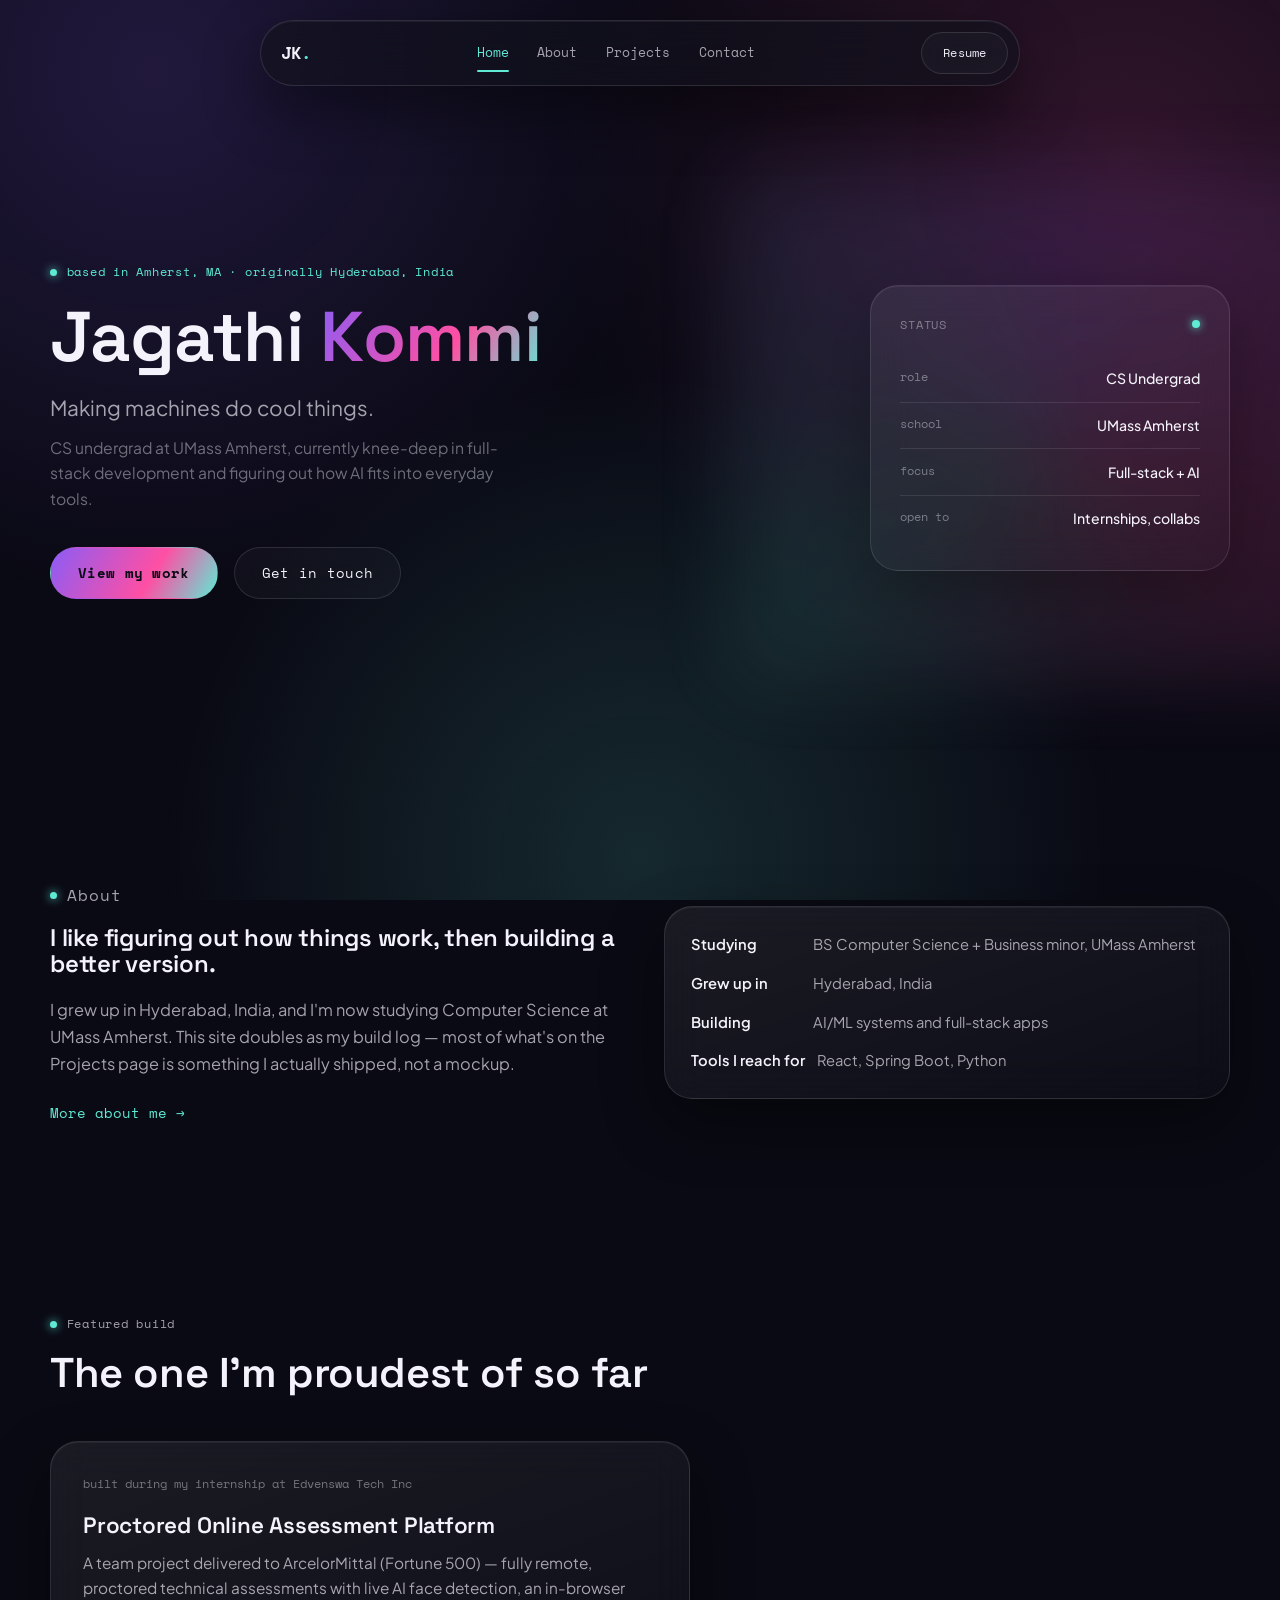
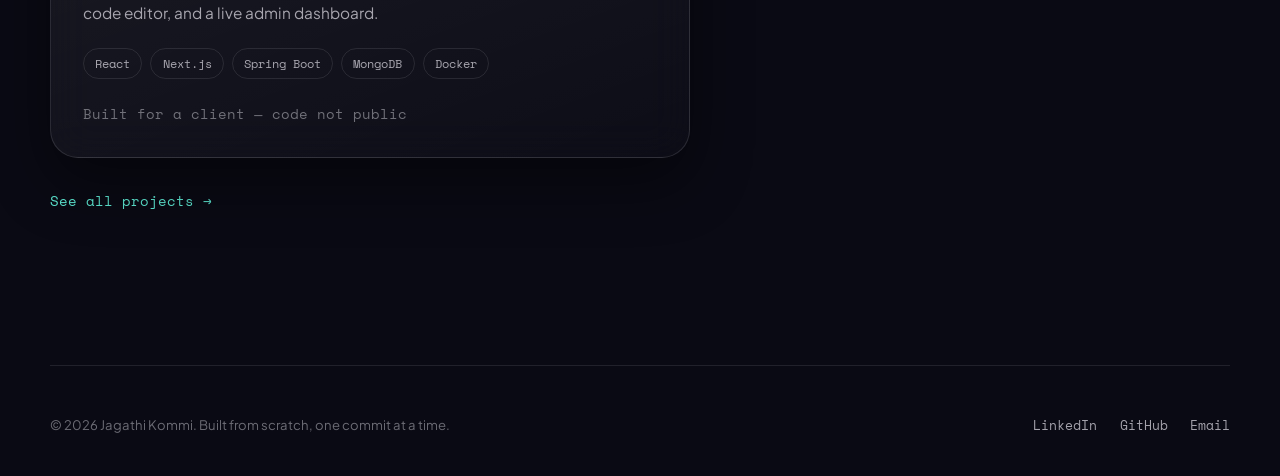
==== commit d907b761: "update projects page + replace resume placeholder" ====
--- a/index.html
+++ b/index.html
@@ -22,7 +22,7 @@
       <a href="contact.html">Contact</a>
     </nav>
     <div class="nav-actions">
-      <a href="assets/resume-placeholder.pdf" class="btn btn-ghost btn-small" download>Resume</a>
+      <a href="assets/JagathiKommi_Resume_July.pdf" class="btn btn-ghost btn-small" download>Resume</a>
       <button class="nav-toggle" aria-label="Toggle menu" aria-expanded="false"><span></span></button>
     </div>
   </header>
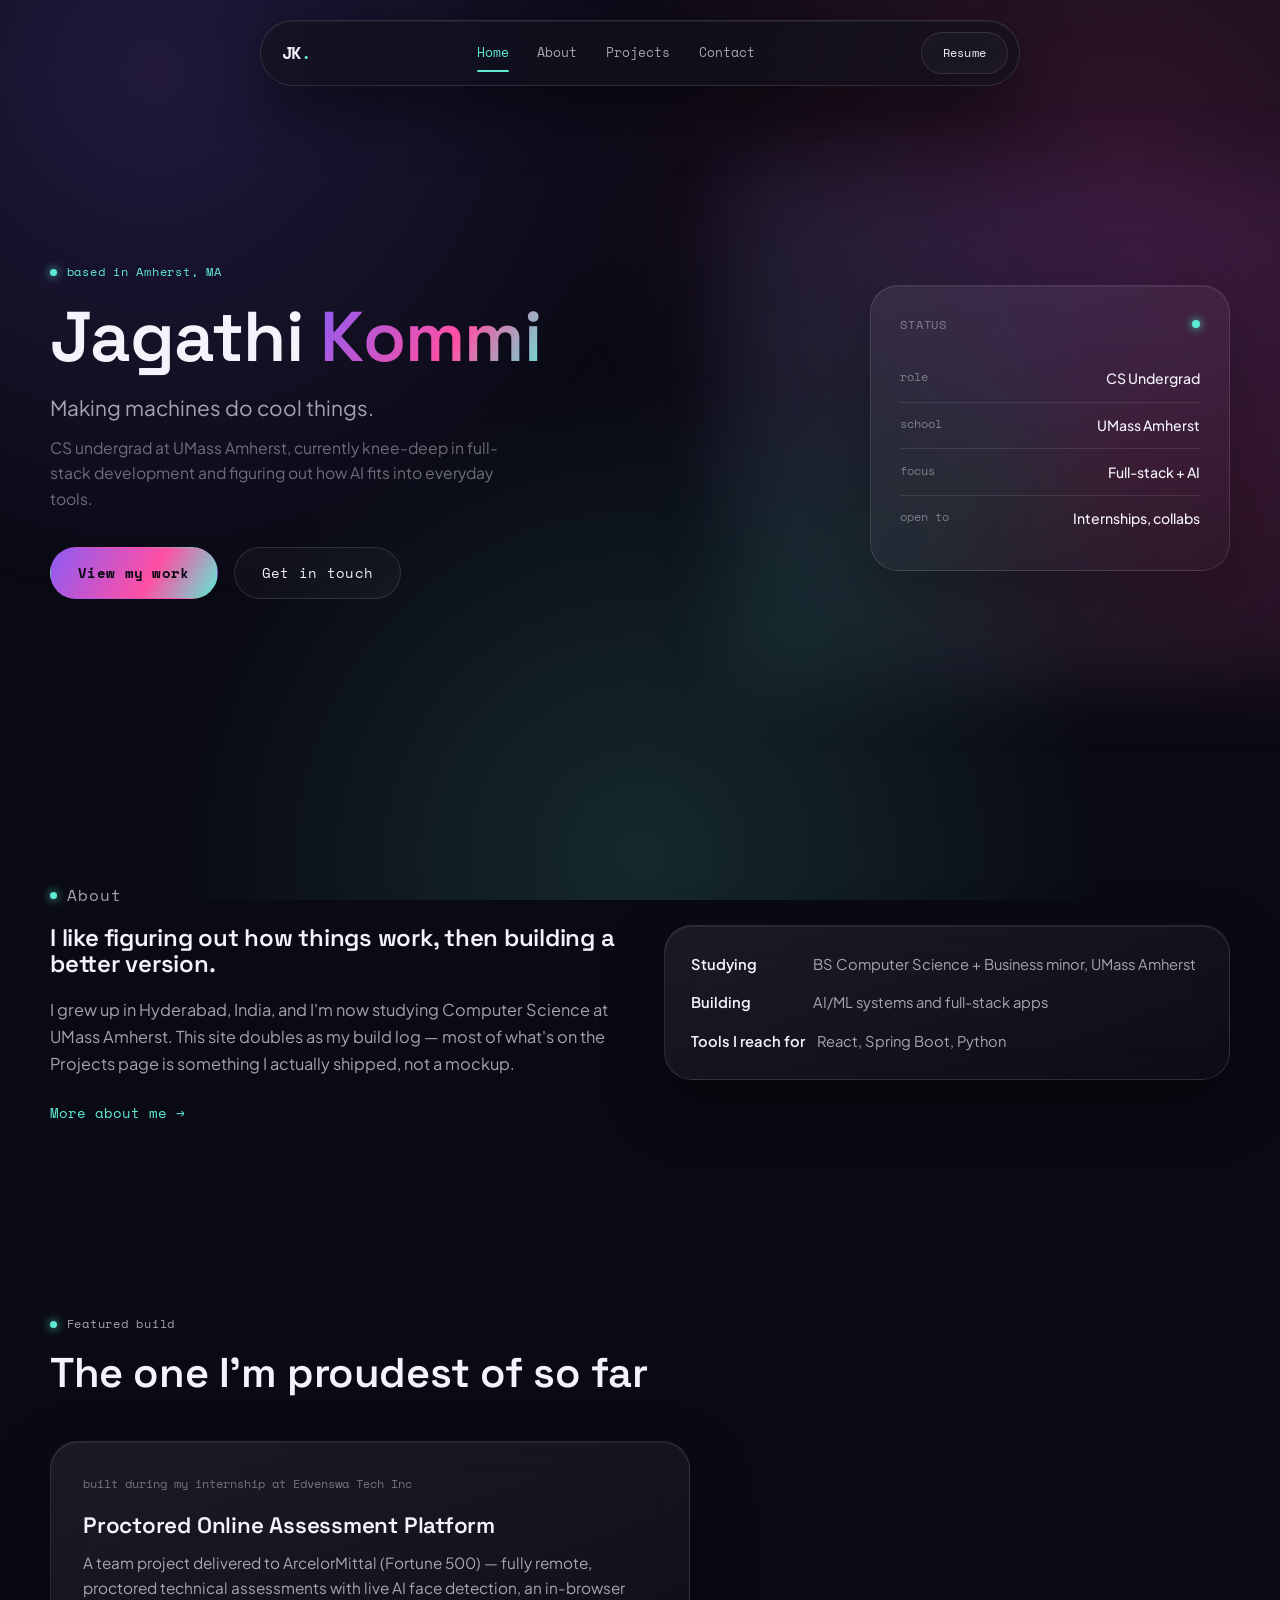
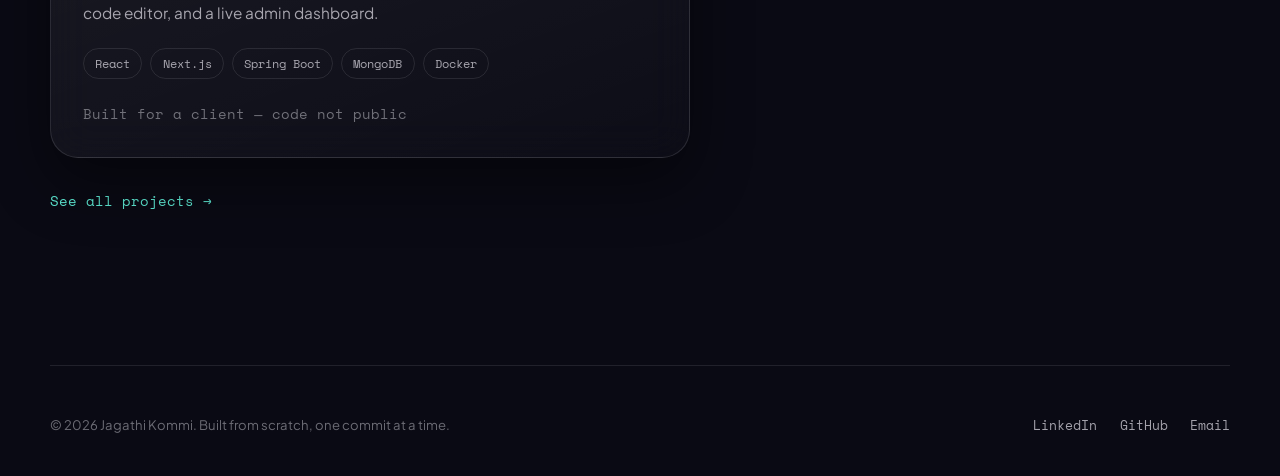
==== commit 31b58ee9: "remove Hyderabad references across all pages" ====
--- a/index.html
+++ b/index.html
@@ -36,7 +36,7 @@
   <!-- ===== HERO ===== -->
   <section class="hero container">
     <div class="hero-text">
-      <p class="eyebrow">based in Amherst, MA · originally Hyderabad, India</p>
+      <p class="eyebrow">based in Amherst, MA</p>
       <h1>Jagathi <span class="gradient-text">Kommi</span></h1>
       <p class="tagline">Making machines do cool things.</p>
       <p class="tagline-sub">CS undergrad at UMass Amherst, currently knee-deep in full-stack development and figuring out how AI fits into everyday tools.</p>
@@ -83,7 +83,6 @@
       </div>
       <div class="fact-card glass">
         <div class="fact-line"><strong>Studying</strong><span>BS Computer Science + Business minor, UMass Amherst</span></div>
-        <div class="fact-line"><strong>Grew up in</strong><span>Hyderabad, India</span></div>
         <div class="fact-line"><strong>Building</strong><span>AI/ML systems and full-stack apps</span></div>
         <div class="fact-line"><strong>Tools I reach for</strong><span>React, Spring Boot, Python</span></div>
       </div>
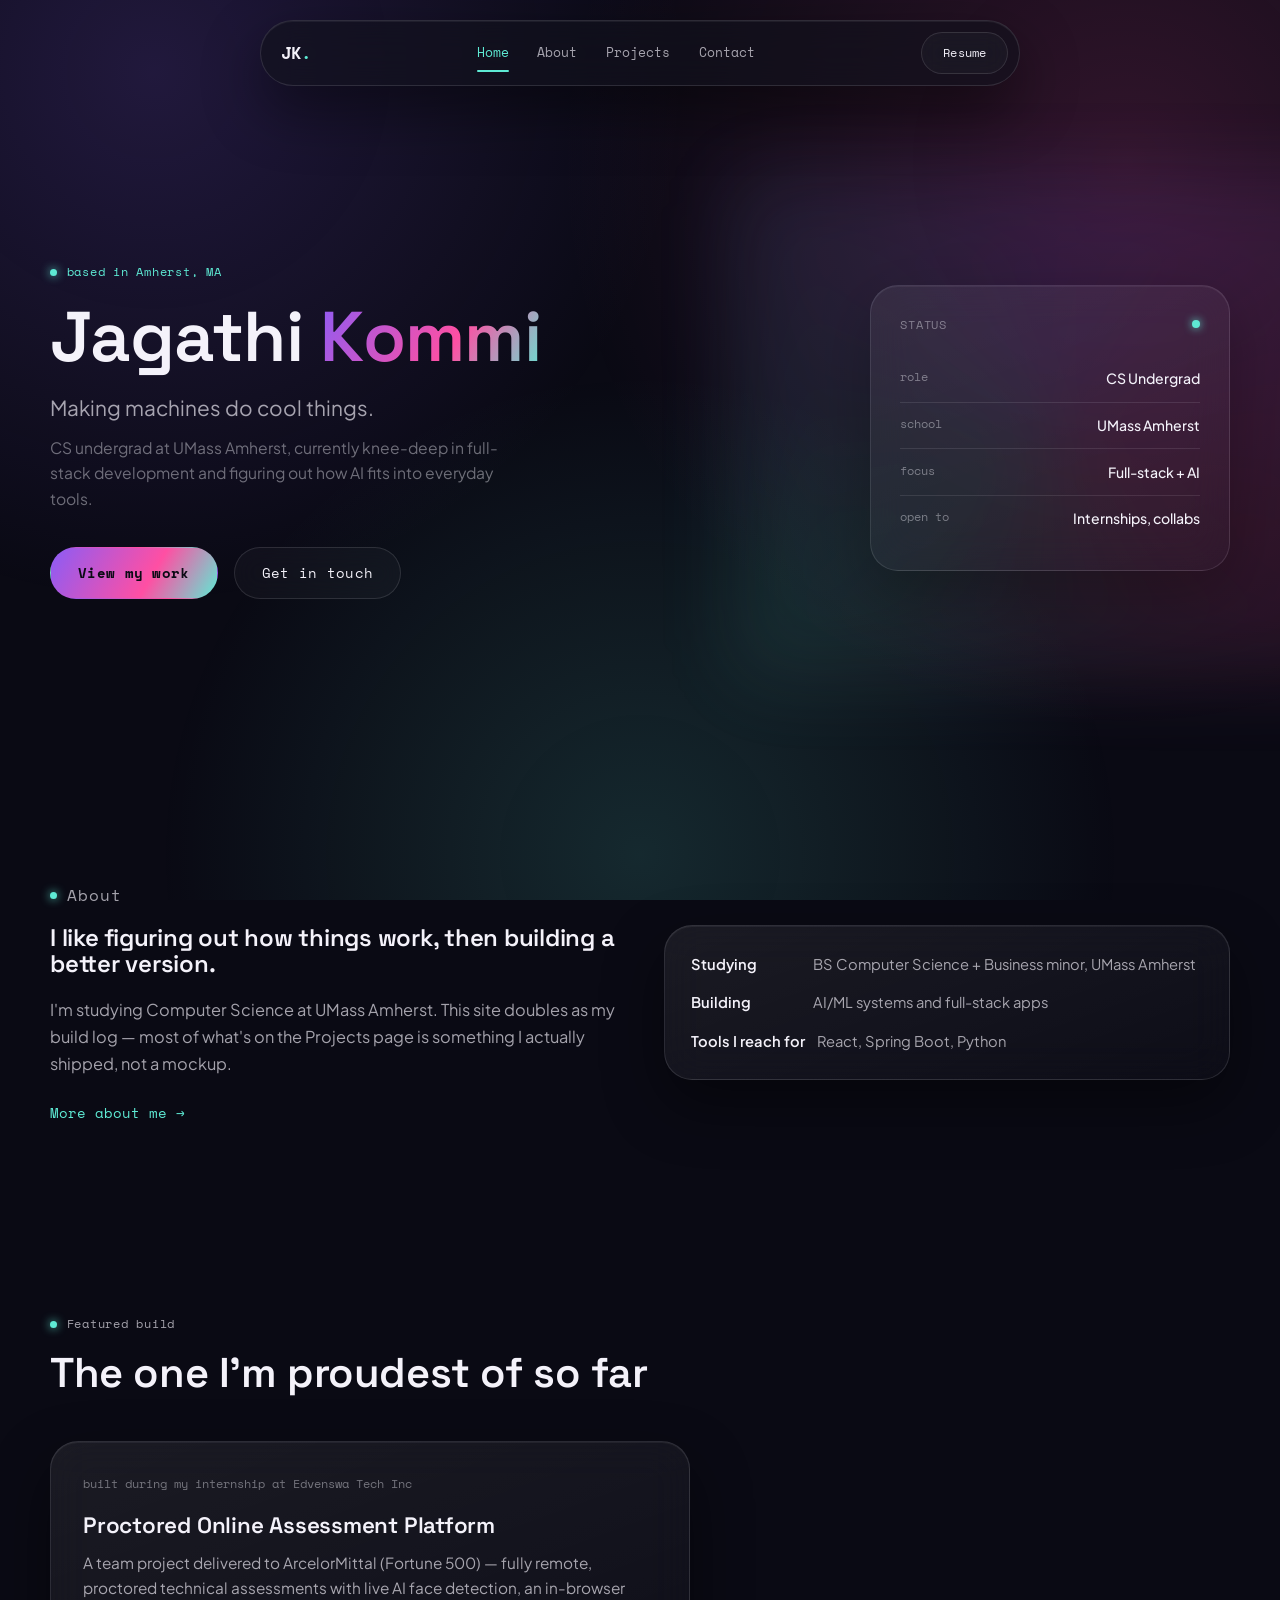
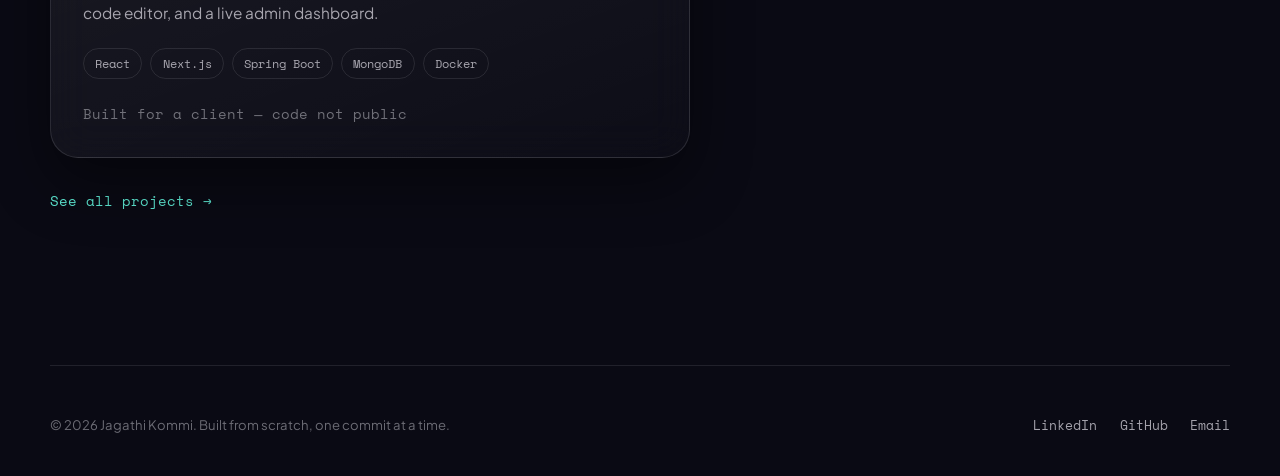
==== commit f7a2a252: "remove all Hyderabad references" ====
--- a/index.html
+++ b/index.html
@@ -78,7 +78,7 @@
       <div>
         <p class="eyebrow">About</p>
         <h2 style="margin-bottom: 1.2rem;">I like figuring out how things work, then building a better version.</h2>
-        <p>I grew up in Hyderabad, India, and I'm now studying Computer Science at UMass Amherst. This site doubles as my build log — most of what's on the Projects page is something I actually shipped, not a mockup.</p>
+        <p>I'm studying Computer Science at UMass Amherst. This site doubles as my build log — most of what's on the Projects page is something I actually shipped, not a mockup.</p>
         <a href="about.html" class="link-arrow">More about me →</a>
       </div>
       <div class="fact-card glass">
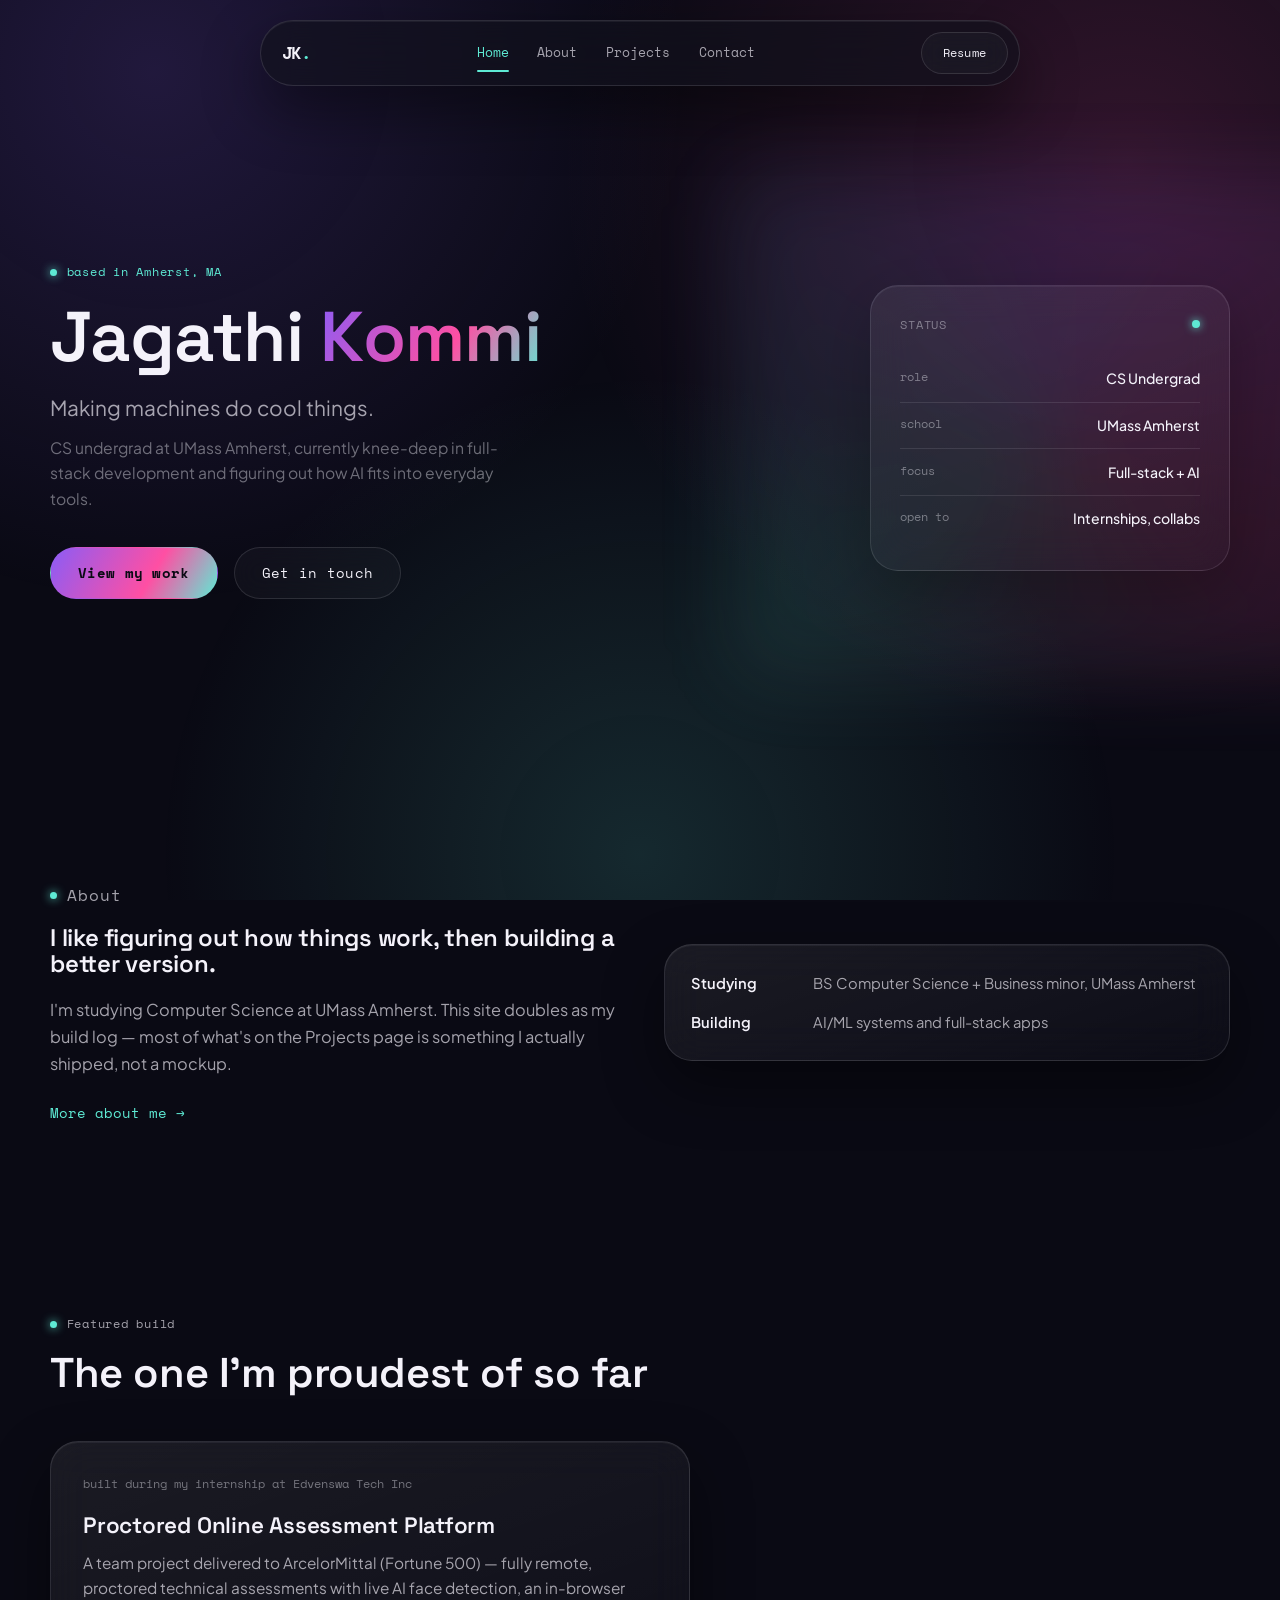
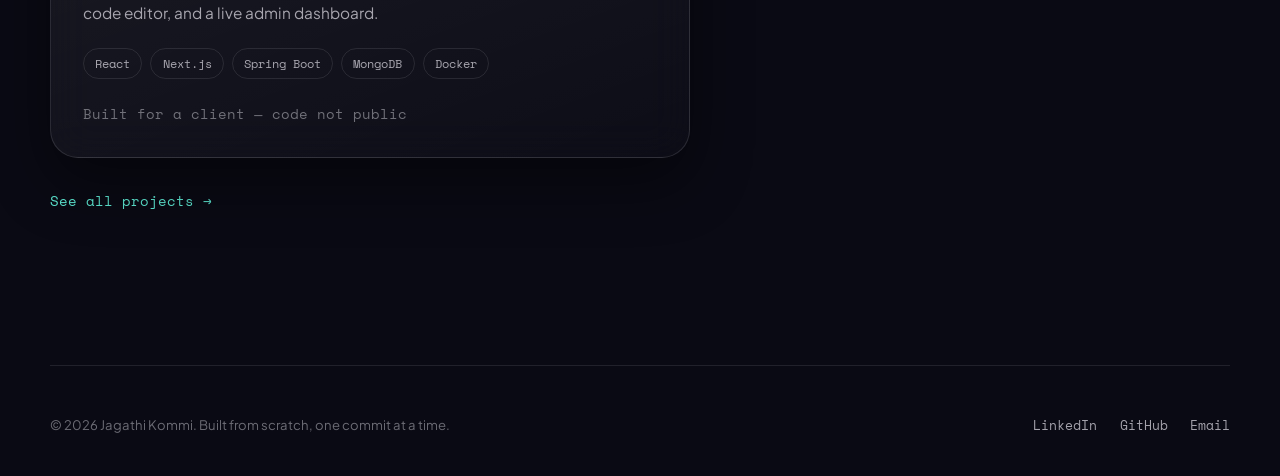
==== commit 1be647a3: "clean up about card and remove outdated info" ====
--- a/index.html
+++ b/index.html
@@ -84,7 +84,6 @@
       <div class="fact-card glass">
         <div class="fact-line"><strong>Studying</strong><span>BS Computer Science + Business minor, UMass Amherst</span></div>
         <div class="fact-line"><strong>Building</strong><span>AI/ML systems and full-stack apps</span></div>
-        <div class="fact-line"><strong>Tools I reach for</strong><span>React, Spring Boot, Python</span></div>
       </div>
     </div>
   </section>
